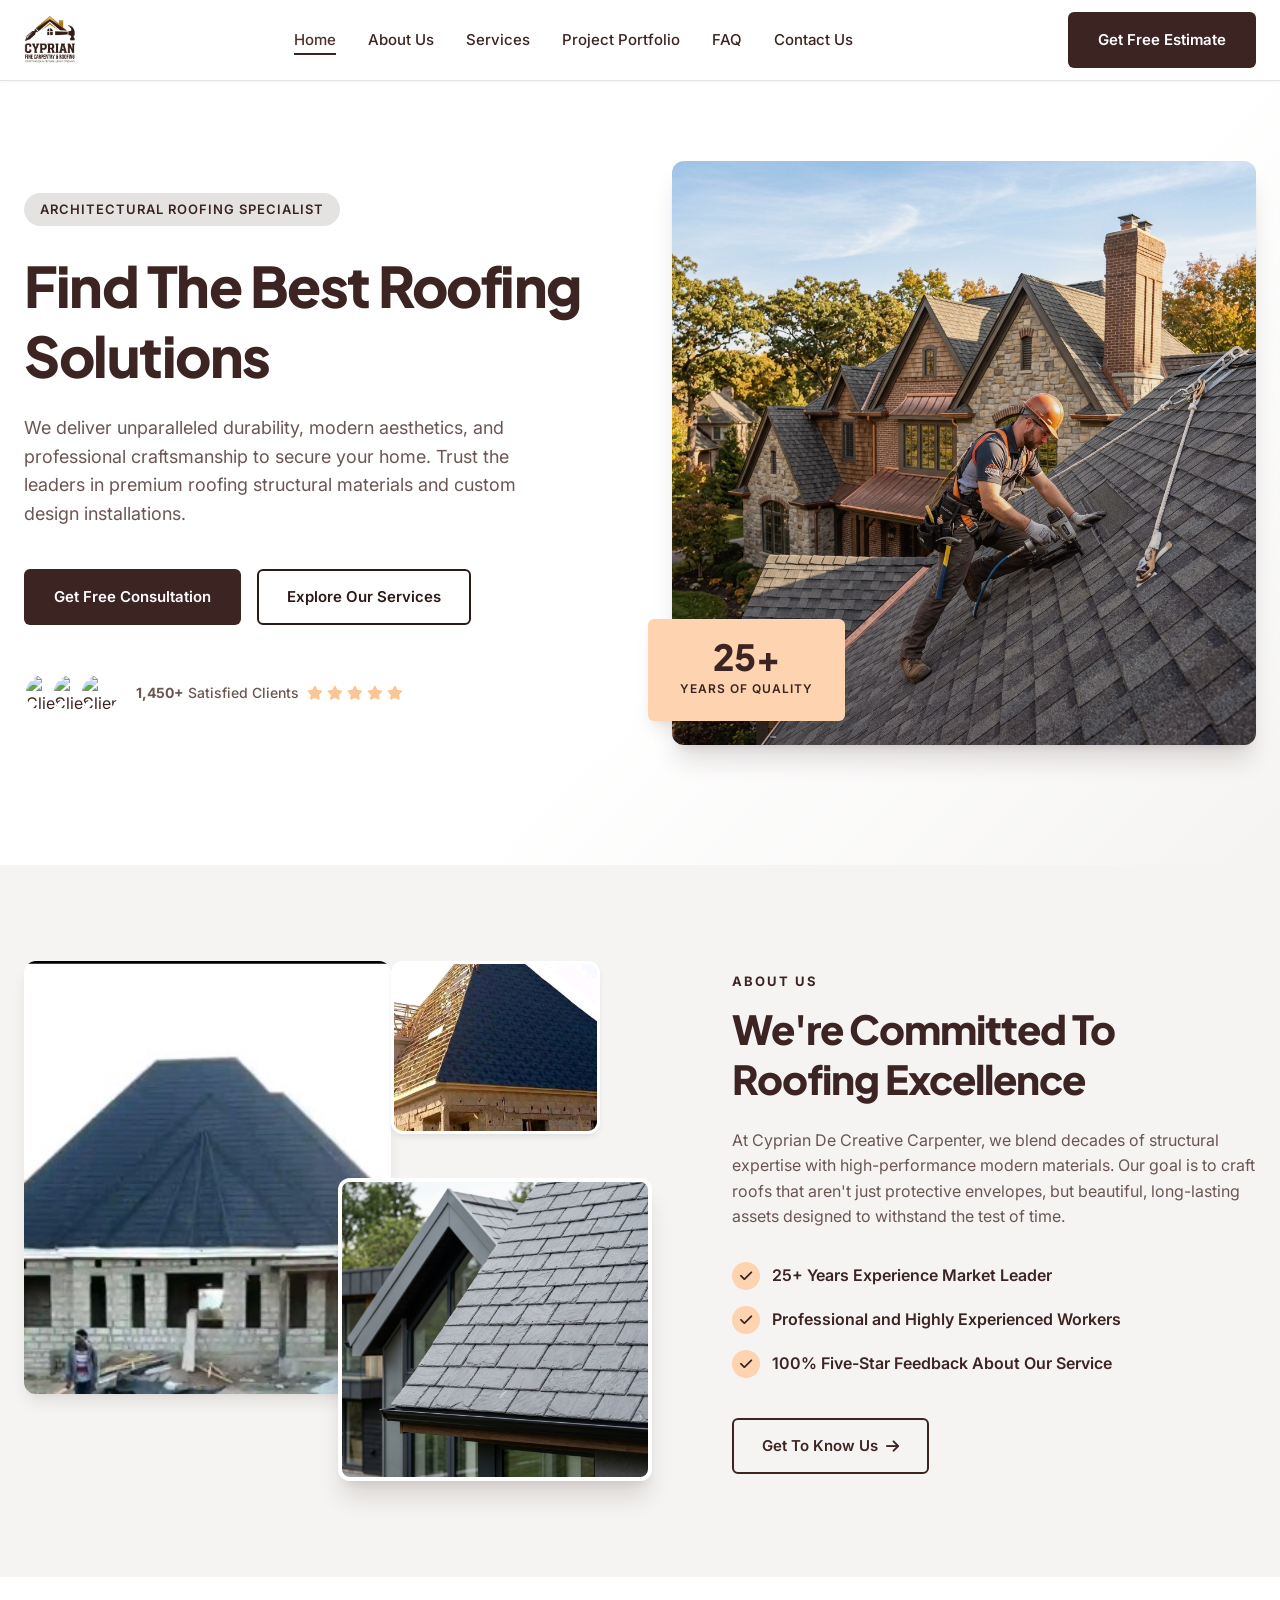
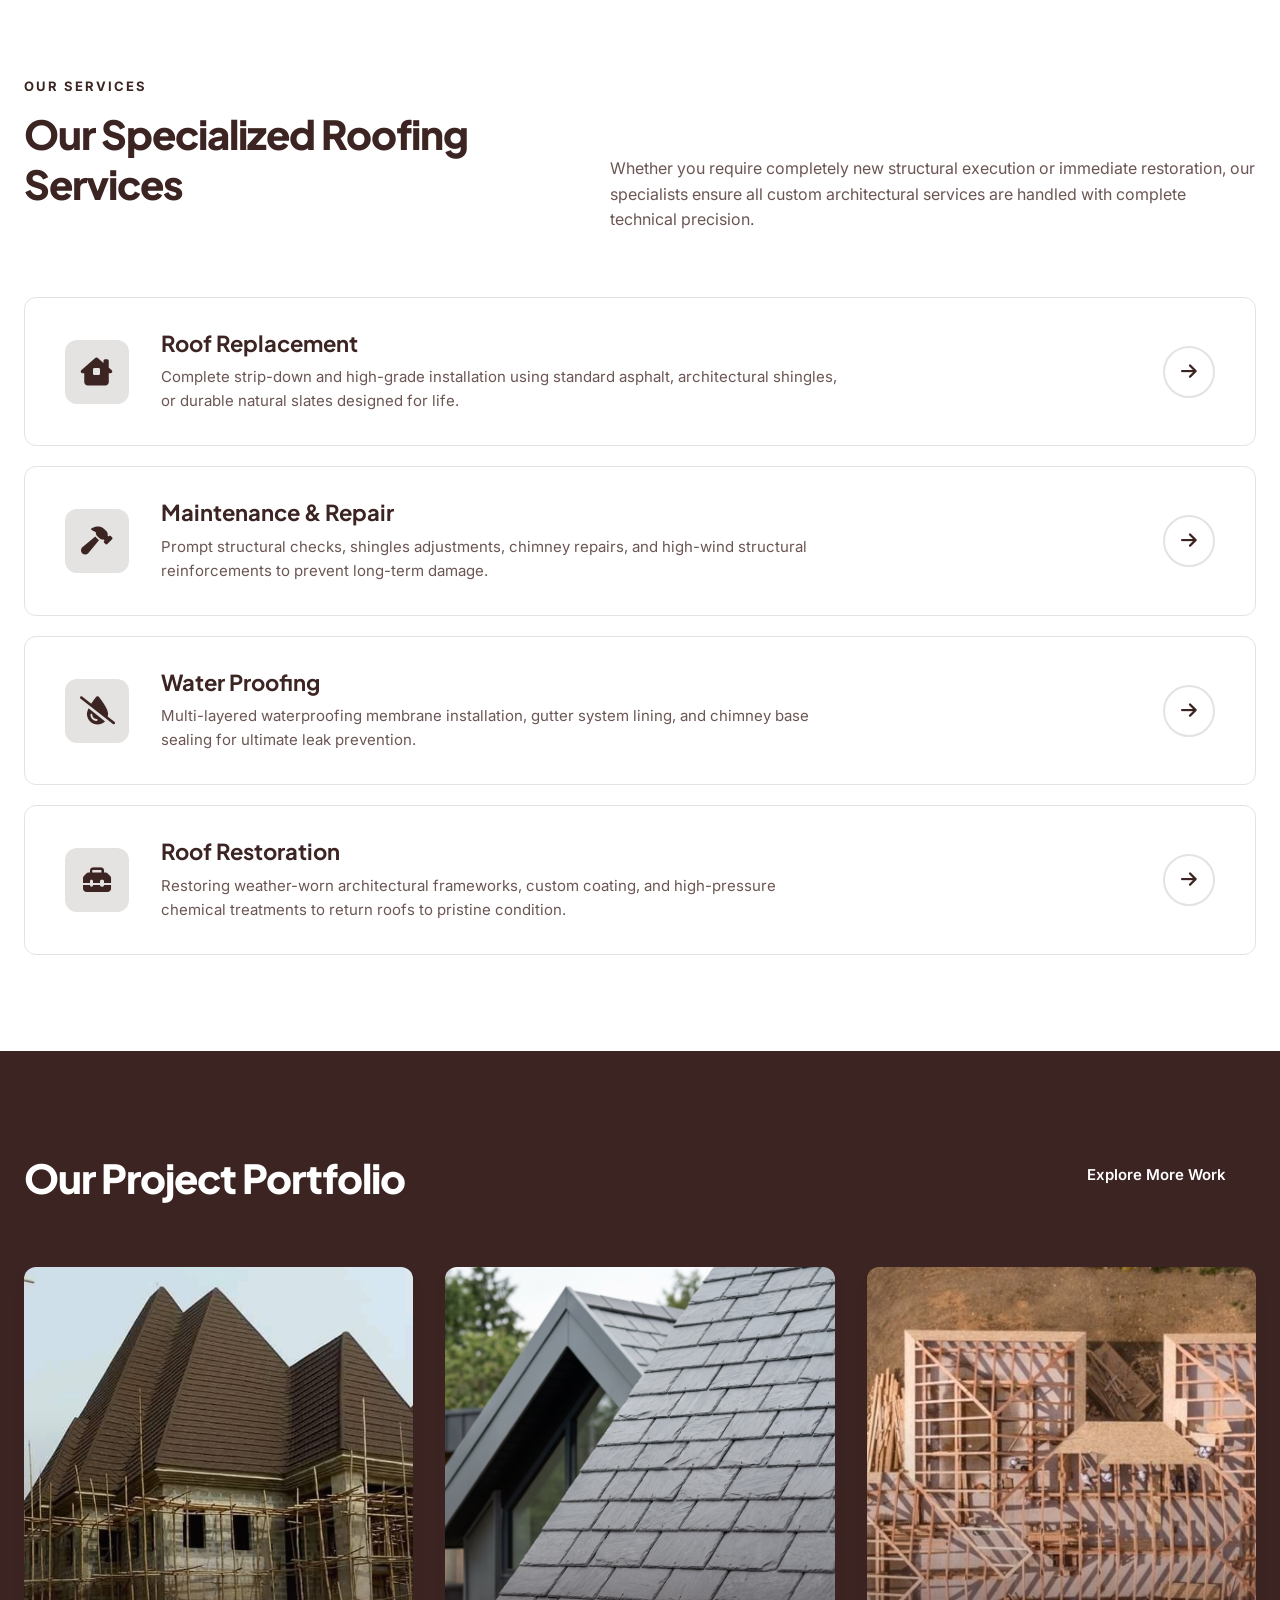
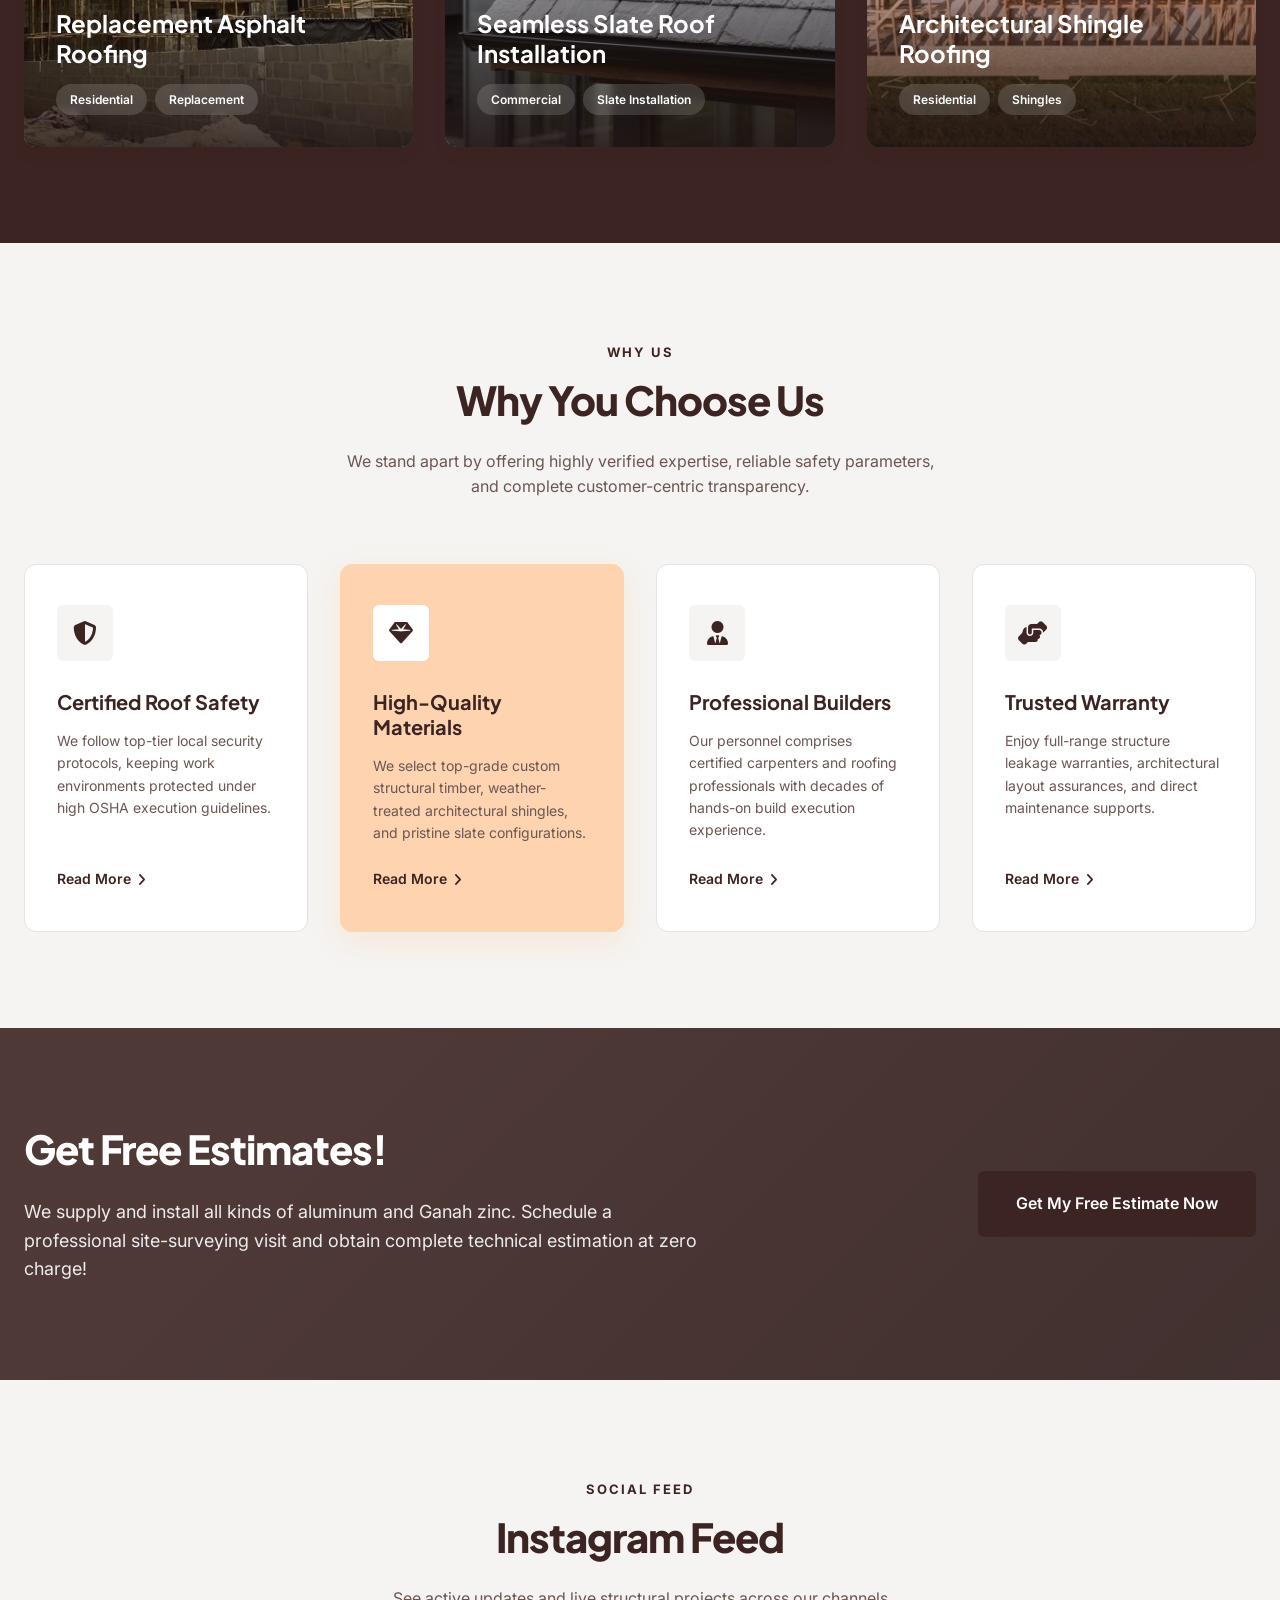
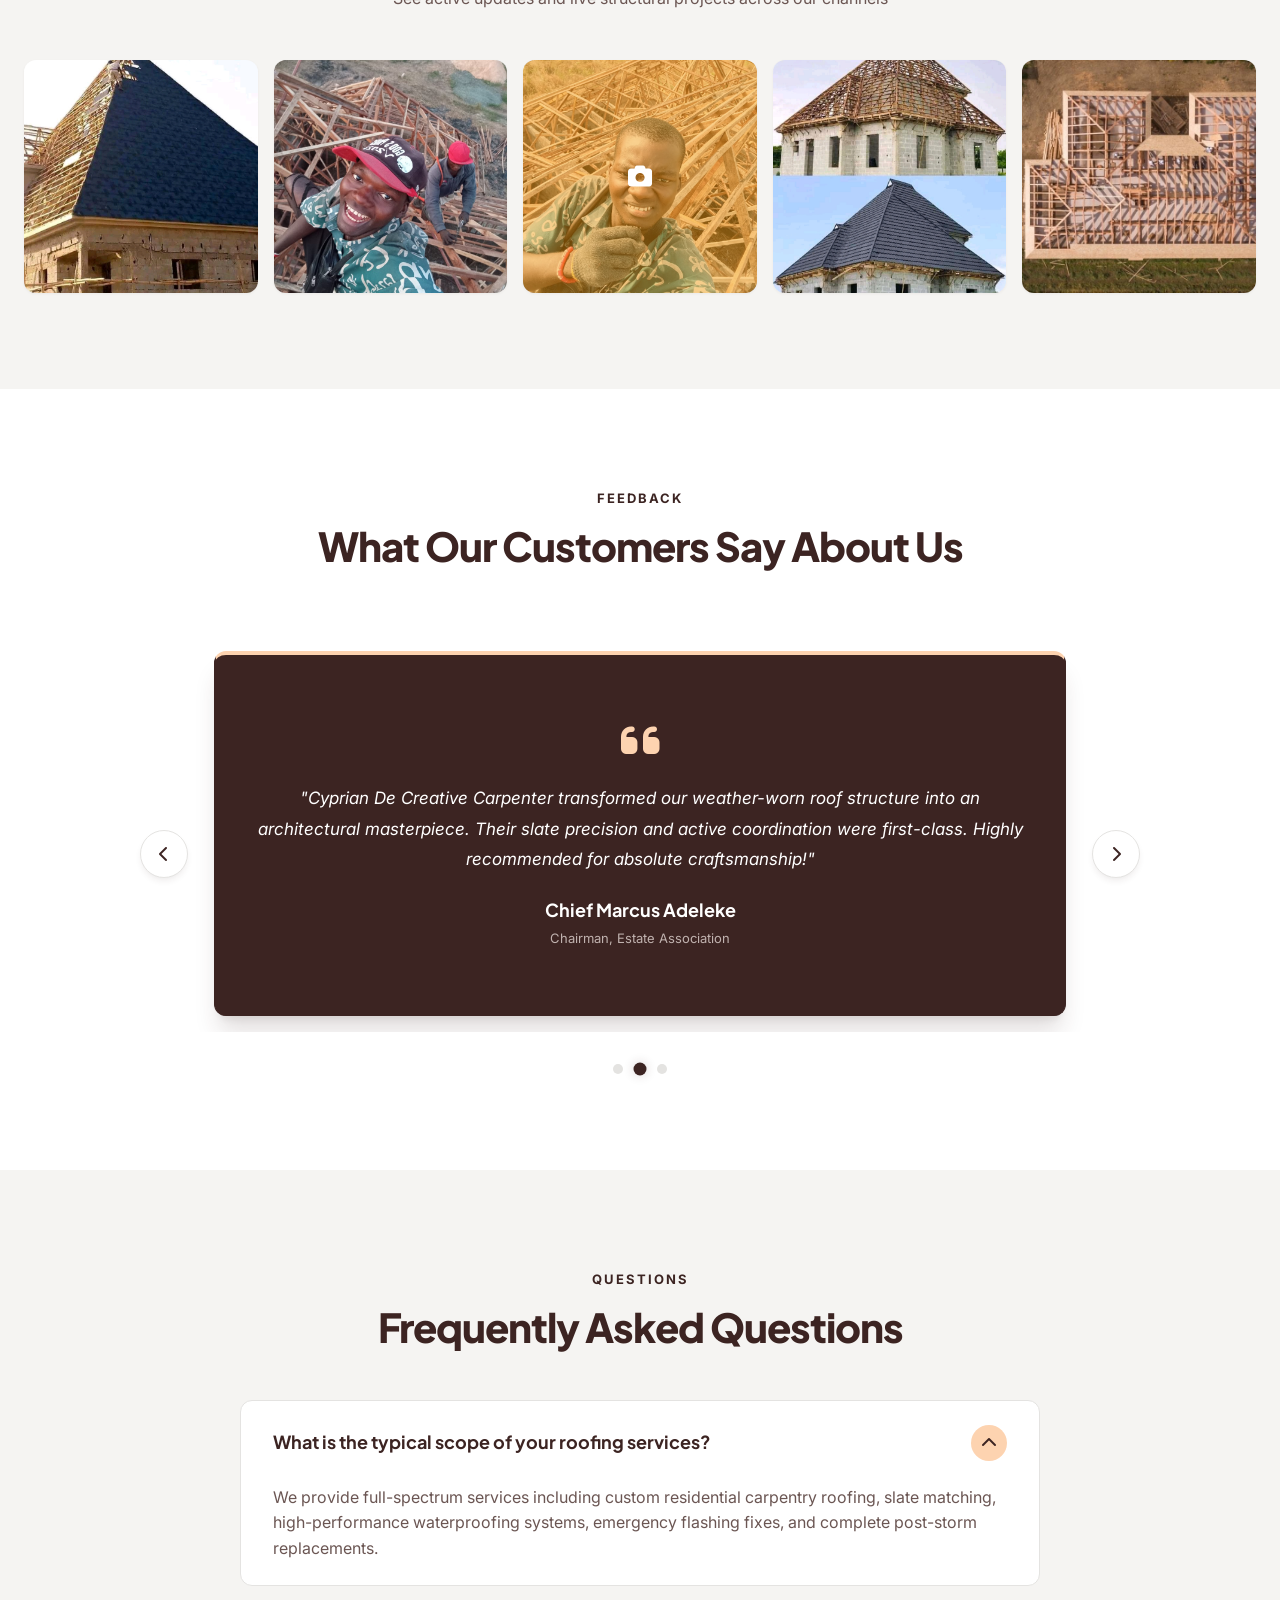
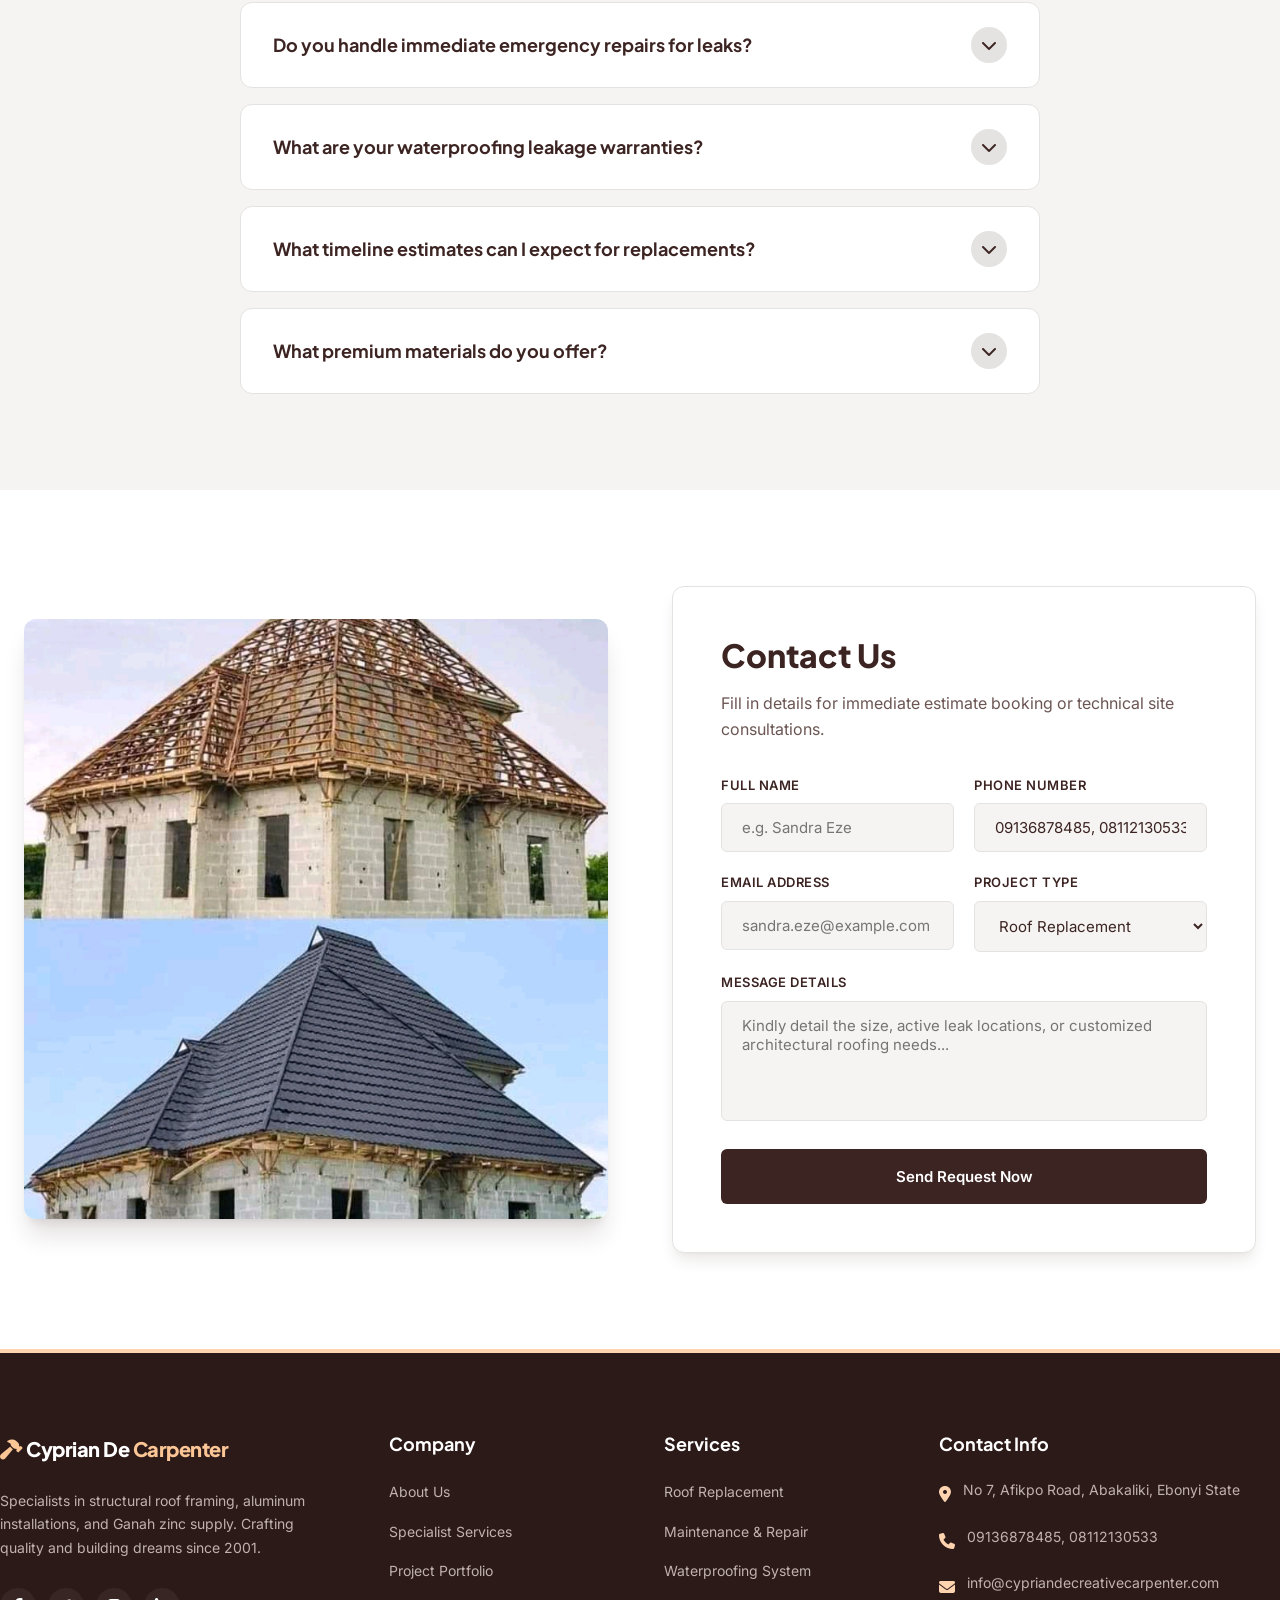
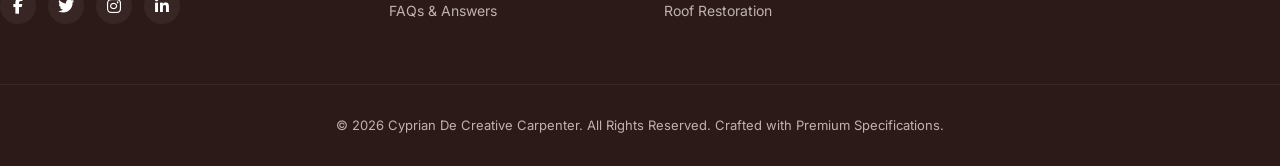
==== index.html @ 94eb68f9 "Feat: Cyprian De Creative Carpenter website files including automatic testimonial scroll" ====
<!DOCTYPE html>
<html lang="en">
<head>
  <meta charset="UTF-8">
  <meta name="viewport" content="width=device-width, initial-scale=1.0">
  <title>Cyprian De Creative Carpenter | Expert Roofing & Architectural Services</title>
  <meta name="description" content="Cyprian De Creative Carpenter is a premier roofing and architectural services company delivering high-end residential and commercial roofing solutions, roof replacement, maintenance, and waterproofing.">
  
  <!-- CSS Stylesheet -->
  <link rel="stylesheet" href="css/style.css">
  
  <!-- FontAwesome for Premium Icons -->
  <link rel="stylesheet" href="https://cdnjs.cloudflare.com/ajax/libs/font-awesome/6.4.0/css/all.min.css">
</head>
<body>

  <!-- 1. Global Navigation Bar (Header) -->
  <header class="header">
    <div class="container nav-container">
      <a href="index.html" class="logo" id="header-logo">
        <img src="assets/logo.png" alt="Cyprian Cyprian De Creative Carpenter Logo" class="logo-img" onerror="this.style.display='none'; document.getElementById('logo-fallback').style.display='block';">
        <div id="logo-fallback" style="display: none;">
          <span class="logo-text"><i class="fa-solid fa-hammer logo-accent"></i> Cyprian De <span class="logo-accent">Carpenter</span></span>
        </div>
      </a>
      
      <ul class="nav-menu">
        <li><a href="index.html" class="nav-link active">Home</a></li>
        <li><a href="about.html" class="nav-link">About Us</a></li>
        <li><a href="services.html" class="nav-link">Services</a></li>
        <li><a href="portfolio.html" class="nav-link">Project Portfolio</a></li>
        <li><a href="index.html#faq-section" class="nav-link">FAQ</a></li>
        <li><a href="contact.html" class="nav-link">Contact Us</a></li>
      </ul>

      <a href="contact.html" class="btn btn-primary" id="nav-cta-btn">Get Free Estimate</a>

      <button class="nav-hamburger" aria-label="Toggle Navigation">
        <span></span>
        <span></span>
        <span></span>
      </button>
    </div>
  </header>

  <!-- 2. Hero Section (Split Layout) -->
  <section class="hero">
    <div class="container hero-grid">
      <div class="hero-content">
        <span class="hero-tagline">Architectural Roofing Specialist</span>
        <h1 class="hero-title">Find The Best Roofing Solutions</h1>
        <p class="hero-desc">We deliver unparalleled durability, modern aesthetics, and professional craftsmanship to secure your home. Trust the leaders in premium roofing structural materials and custom design installations.</p>
        
        <div class="hero-cta-group">
          <a href="contact.html" class="btn btn-primary">Get Free Consultation</a>
          <a href="services.html" class="btn btn-outline-dark">Explore Our Services</a>
        </div>

        <div class="hero-social-proof">
          <div class="avatar-group">
            <img src="https://images.unsplash.com/photo-1534528741775-53994a69daeb?auto=format&fit=crop&w=100&q=80" alt="Client 1">
            <img src="https://images.unsplash.com/photo-1507003211169-0a1dd7228f2d?auto=format&fit=crop&w=100&q=80" alt="Client 2">
            <img src="https://images.unsplash.com/photo-1492562080023-ab3db95bfbce?auto=format&fit=crop&w=100&q=80" alt="Client 3">
          </div>
          <div class="social-proof-text">
            <strong>1,450+</strong> Satisfied Clients 
            <span class="social-proof-stars">
              <i class="fa-solid fa-star"></i>
              <i class="fa-solid fa-star"></i>
              <i class="fa-solid fa-star"></i>
              <i class="fa-solid fa-star"></i>
              <i class="fa-solid fa-star"></i>
            </span>
          </div>
        </div>
      </div>

      <div class="hero-visual">
        <div class="hero-img-wrapper">
          <img src="assets/hero_roofing.png" alt="Professional roofer installing high-end roof">
        </div>
        <div class="hero-badge-experience">
          <span class="years">25+</span>
          <span class="label">Years of Quality</span>
        </div>
      </div>
    </div>
  </section>

  <!-- 3. Executive Intro Section -->
  <section class="section-padding bg-light">
    <div class="container intro-grid">
      <div class="intro-collage">
        <div class="collage-img-1">
          <img src="assets/a1.jpeg" alt="Roof installation materials">
        </div>
        <div class="collage-img-2">
          <img src="assets/portfolio_slate.png" alt="Precision tile matching and slate roof detail">
        </div>
        <div class="collage-img-3">
          <img src="assets/a6.jpeg" alt="Active structural framing">
        </div>
      </div>

      <div class="intro-info">
        <span class="section-label">ABOUT US</span>
        <h2 class="section-title">We're Committed To Roofing Excellence</h2>
        <p class="intro-text">At Cyprian De Creative Carpenter, we blend decades of structural expertise with high-performance modern materials. Our goal is to craft roofs that aren't just protective envelopes, but beautiful, long-lasting assets designed to withstand the test of time.</p>
        
        <ul class="checklist">
          <li class="checklist-item">
            <span class="checklist-icon"><i class="fa-solid fa-check"></i></span>
            25+ Years Experience Market Leader
          </li>
          <li class="checklist-item">
            <span class="checklist-icon"><i class="fa-solid fa-check"></i></span>
            Professional and Highly Experienced Workers
          </li>
          <li class="checklist-item">
            <span class="checklist-icon"><i class="fa-solid fa-check"></i></span>
            100% Five-Star Feedback About Our Service
          </li>
        </ul>

        <a href="about.html" class="btn btn-outline-primary">Get To Know Us <i class="fa-solid fa-arrow-right"></i></a>
      </div>
    </div>
  </section>

  <!-- 4. Core Services Grid Section -->
  <section class="section-padding">
    <div class="container">
      <div class="services-header">
        <div>
          <span class="section-label">OUR SERVICES</span>
          <h2 class="section-title">Our Specialized Roofing Services</h2>
        </div>
        <p class="services-header-desc">Whether you require completely new structural execution or immediate restoration, our specialists ensure all custom architectural services are handled with complete technical precision.</p>
      </div>

      <div class="services-list">
        <!-- Service 1 -->
        <div class="service-bar">
          <div class="service-left">
            <div class="service-icon"><i class="fa-solid fa-house-chimney-window"></i></div>
            <div class="service-details">
              <h3 class="service-title">Roof Replacement</h3>
              <p class="service-desc">Complete strip-down and high-grade installation using standard asphalt, architectural shingles, or durable natural slates designed for life.</p>
            </div>
          </div>
          <a href="services.html#roof-replacement" class="service-arrow"><i class="fa-solid fa-arrow-right"></i></a>
        </div>

        <!-- Service 2 -->
        <div class="service-bar">
          <div class="service-left">
            <div class="service-icon"><i class="fa-solid fa-hammer"></i></div>
            <div class="service-details">
              <h3 class="service-title">Maintenance & Repair</h3>
              <p class="service-desc">Prompt structural checks, shingles adjustments, chimney repairs, and high-wind structural reinforcements to prevent long-term damage.</p>
            </div>
          </div>
          <a href="services.html#maintenance-repair" class="service-arrow"><i class="fa-solid fa-arrow-right"></i></a>
        </div>

        <!-- Service 3 -->
        <div class="service-bar">
          <div class="service-left">
            <div class="service-icon"><i class="fa-solid fa-droplet-slash"></i></div>
            <div class="service-details">
              <h3 class="service-title">Water Proofing</h3>
              <p class="service-desc">Multi-layered waterproofing membrane installation, gutter system lining, and chimney base sealing for ultimate leak prevention.</p>
            </div>
          </div>
          <a href="services.html#waterproofing" class="service-arrow"><i class="fa-solid fa-arrow-right"></i></a>
        </div>

        <!-- Service 4 -->
        <div class="service-bar">
          <div class="service-left">
            <div class="service-icon"><i class="fa-solid fa-toolbox"></i></div>
            <div class="service-details">
              <h3 class="service-title">Roof Restoration</h3>
              <p class="service-desc">Restoring weather-worn architectural frameworks, custom coating, and high-pressure chemical treatments to return roofs to pristine condition.</p>
            </div>
          </div>
          <a href="services.html#roof-restoration" class="service-arrow"><i class="fa-solid fa-arrow-right"></i></a>
        </div>
      </div>
    </div>
  </section>

  <!-- 5. Project Portfolio Preview Grid -->
  <section class="section-padding bg-dark">
    <div class="container">
      <div class="portfolio-header">
        <h2 class="section-title">Our Project Portfolio</h2>
        <a href="portfolio.html" class="btn btn-primary">Explore More Work</a>
      </div>

      <div class="portfolio-grid">
        <!-- Card 1 -->
        <div class="portfolio-card">
          <img src="assets/Roofing company_ Stone coated roofing sales and installation.jpg" alt="Replacement Asphalt Roofing">
          <div class="portfolio-overlay">
            <h3 class="portfolio-card-title">Replacement Asphalt Roofing</h3>
            <div class="portfolio-tags">
              <span class="portfolio-tag">Residential</span>
              <span class="portfolio-tag">Replacement</span>
            </div>
          </div>
        </div>

        <!-- Card 2 -->
        <div class="portfolio-card">
          <img src="assets/portfolio_slate.png" alt="Seamless Slate Roof Installation">
          <div class="portfolio-overlay">
            <h3 class="portfolio-card-title">Seamless Slate Roof Installation</h3>
            <div class="portfolio-tags">
              <span class="portfolio-tag">Commercial</span>
              <span class="portfolio-tag">Slate Installation</span>
            </div>
          </div>
        </div>

        <!-- Card 3 -->
        <div class="portfolio-card">
          <img src="assets/download (8).jpg" alt="Architectural Shingle Roofing">
          <div class="portfolio-overlay">
            <h3 class="portfolio-card-title">Architectural Shingle Roofing</h3>
            <div class="portfolio-tags">
              <span class="portfolio-tag">Residential</span>
              <span class="portfolio-tag">Shingles</span>
            </div>
          </div>
        </div>
      </div>
    </div>
  </section>

  <!-- 6. Core Value Features Grid -->
  <section class="section-padding bg-light">
    <div class="container">
      <div class="text-center" style="max-width: 600px; margin: 0 auto 64px auto;">
        <span class="section-label">WHY US</span>
        <h2 class="section-title">Why You Choose Us</h2>
        <p style="color: var(--text-muted);">We stand apart by offering highly verified expertise, reliable safety parameters, and complete customer-centric transparency.</p>
      </div>

      <div class="values-grid">
        <!-- Card 1 -->
        <div class="value-card">
          <div class="value-icon"><i class="fa-solid fa-shield-halved"></i></div>
          <h3 class="value-title">Certified Roof Safety</h3>
          <p class="value-desc">We follow top-tier local security protocols, keeping work environments protected under high OSHA execution guidelines.</p>
          <a href="about.html" class="value-link">Read More <i class="fa-solid fa-angle-right"></i></a>
        </div>

        <!-- Card 2 (Vibrant lime-green pop highlight) -->
        <div class="value-card highlighted">
          <div class="value-icon"><i class="fa-solid fa-gem"></i></div>
          <h3 class="value-title">High-Quality Materials</h3>
          <p class="value-desc">We select top-grade custom structural timber, weather-treated architectural shingles, and pristine slate configurations.</p>
          <a href="services.html" class="value-link">Read More <i class="fa-solid fa-angle-right"></i></a>
        </div>

        <!-- Card 3 -->
        <div class="value-card">
          <div class="value-icon"><i class="fa-solid fa-user-tie"></i></div>
          <h3 class="value-title">Professional Builders</h3>
          <p class="value-desc">Our personnel comprises certified carpenters and roofing professionals with decades of hands-on build execution experience.</p>
          <a href="about.html" class="value-link">Read More <i class="fa-solid fa-angle-right"></i></a>
        </div>

        <!-- Card 4 -->
        <div class="value-card">
          <div class="value-icon"><i class="fa-solid fa-handshake-angle"></i></div>
          <h3 class="value-title">Trusted Warranty</h3>
          <p class="value-desc">Enjoy full-range structure leakage warranties, architectural layout assurances, and direct maintenance supports.</p>
          <a href="services.html" class="value-link">Read More <i class="fa-solid fa-angle-right"></i></a>
        </div>
      </div>
    </div>
  </section>

  <!-- 7. High-Impact Mid-Page Banner (Urgent CTA) -->
  <section class="section-padding cta-banner" style="background-image: url('https://images.unsplash.com/photo-1541976590-713941fbc1c6?auto=format&fit=crop&w=1200&q=80');">
    <div class="container cta-banner-content">
      <div class="cta-banner-left">
        <h2 class="section-title">Get Free Estimates!</h2>
        <p>We supply and install all kinds of aluminum and Ganah zinc. Schedule a professional site-surveying visit and obtain complete technical estimation at zero charge!</p>
      </div>
      <div class="cta-banner-right">
        <a href="contact.html" class="btn btn-primary btn-lg" style="padding: 18px 36px; font-size: 16px;">Get My Free Estimate Now</a>
      </div>
    </div>
  </section>

  <!-- 8. Live Integration Mockup Section ("Instagram Feed") -->
  <section class="section-padding bg-light">
    <div class="container">
      <div class="text-center" style="margin-bottom: 48px;">
        <span class="section-label">SOCIAL FEED</span>
        <h2 class="section-title">Instagram Feed</h2>
        <p style="color: var(--text-muted);">See active updates and live structural projects across our channels</p>
      </div>

      <div class="instagram-grid">
        <div class="instagram-card">
          <img src="assets/a6.jpeg" alt="Roof Ridge Tile Construction">
          <a href="https://instagram.com" target="_blank" class="instagram-card-overlay"><i class="fa-brands fa-instagram"></i></a>
        </div>
        <div class="instagram-card">
          <img src="assets/a8.jpeg" alt="Skylight Installation">
          <a href="https://instagram.com" target="_blank" class="instagram-card-overlay"><i class="fa-brands fa-instagram"></i></a>
        </div>
        <!-- Middle image with central camera/social overlay icon -->
        <div class="instagram-card">
          <img src="assets/a9.jpeg" alt="Finished Roof Overview">
          <a href="https://instagram.com" target="_blank" class="instagram-card-overlay" style="opacity: 1; background-color: rgba(245, 158, 11, 0.45);"><i class="fa-solid fa-camera"></i></a>
        </div>
        <div class="instagram-card">
          <img src="assets/a10.jpeg" alt="Chimney Ridge Flashing">
          <a href="https://instagram.com" target="_blank" class="instagram-card-overlay"><i class="fa-brands fa-instagram"></i></a>
        </div>
        <div class="instagram-card">
          <img src="assets/download (8).jpg" alt="Completed Ridge Project">
          <a href="https://instagram.com" target="_blank" class="instagram-card-overlay"><i class="fa-brands fa-instagram"></i></a>
        </div>
      </div>
    </div>
  </section>

  <!-- 9. Customer Testimonials Grid -->
  <section class="section-padding">
    <div class="container">
      <div class="text-center" style="margin-bottom: 64px;">
        <span class="section-label">FEEDBACK</span>
        <h2 class="section-title">What Our Customers Say About Us</h2>
      </div>

      <div class="testimonials-slider">
        <div class="testimonials-track-container">
          <div class="testimonials-track">
            <!-- Slide 1 -->
            <div class="testimonial-slide">
              <div class="testimonial-card">
                <div class="testimonial-quote-icon"><i class="fa-solid fa-quote-left"></i></div>
                <p class="testimonial-text">"The aluminum zinc supply and roof replacement completed by Cyprian and his team was outstanding. They were fast, highly professional, and our house looks incredible. No more leakages!"</p>
                <div class="testimonial-meta">
                  <h4 class="testimonial-author-name">David Adenuga</h4>
                  <span class="testimonial-author-role">Homeowner, Lagos</span>
                </div>
              </div>
            </div>

            <!-- Slide 2 (Featured Accent) -->
            <div class="testimonial-slide">
              <div class="testimonial-card featured">
                <div class="testimonial-quote-icon"><i class="fa-solid fa-quote-left"></i></div>
                <p class="testimonial-text">"Cyprian De Creative Carpenter transformed our weather-worn roof structure into an architectural masterpiece. Their slate precision and active coordination were first-class. Highly recommended for absolute craftsmanship!"</p>
                <div class="testimonial-meta">
                  <h4 class="testimonial-author-name">Chief Marcus Adeleke</h4>
                  <span class="testimonial-author-role">Chairman, Estate Association</span>
                </div>
              </div>
            </div>

            <!-- Slide 3 -->
            <div class="testimonial-slide">
              <div class="testimonial-card">
                <div class="testimonial-quote-icon"><i class="fa-solid fa-quote-left"></i></div>
                <p class="testimonial-text">"As an architect, I demand absolute precision in carpentry and framing execution. Cyprian De Creative Carpenter always delivers flawless structural integrity and beautiful modern profiles."</p>
                <div class="testimonial-meta">
                  <h4 class="testimonial-author-name">Sandra Eze</h4>
                  <span class="testimonial-author-role">Project Architect, Prime Builders</span>
                </div>
              </div>
            </div>
          </div>
        </div>

        <!-- Slider Arrows -->
        <button class="slider-arrow prev-arrow" aria-label="Previous Testimonial"><i class="fa-solid fa-chevron-left"></i></button>
        <button class="slider-arrow next-arrow" aria-label="Next Testimonial"><i class="fa-solid fa-chevron-right"></i></button>

        <!-- Slider Dots -->
        <div class="slider-dots">
          <span class="dot active" data-index="0"></span>
          <span class="dot" data-index="1"></span>
          <span class="dot" data-index="2"></span>
        </div>
      </div>
    </div>
  </section>

  <!-- 10. Accordion-Style FAQ Section -->
  <section class="section-padding bg-light" id="faq-section">
    <div class="container">
      <div class="text-center">
        <span class="section-label">QUESTIONS</span>
        <h2 class="section-title">Frequently Asked Questions</h2>
      </div>

      <div class="faq-stack">
        <!-- FAQ 1 -->
        <div class="faq-row active">
          <div class="faq-header">
            <h4>What is the typical scope of your roofing services?</h4>
            <span class="faq-toggle-icon"><i class="fa-solid fa-chevron-down"></i></span>
          </div>
          <div class="faq-body">
            <p>We provide full-spectrum services including custom residential carpentry roofing, slate matching, high-performance waterproofing systems, emergency flashing fixes, and complete post-storm replacements.</p>
          </div>
        </div>

        <!-- FAQ 2 -->
        <div class="faq-row">
          <div class="faq-header">
            <h4>Do you handle immediate emergency repairs for leaks?</h4>
            <span class="faq-toggle-icon"><i class="fa-solid fa-chevron-down"></i></span>
          </div>
          <div class="faq-body">
            <p>Yes, we have a rapid dispatch team ready to provide high-wind structural supports and emergency moisture barriers to prevent serious inner home leakages.</p>
          </div>
        </div>

        <!-- FAQ 3 -->
        <div class="faq-row">
          <div class="faq-header">
            <h4>What are your waterproofing leakage warranties?</h4>
            <span class="faq-toggle-icon"><i class="fa-solid fa-chevron-down"></i></span>
          </div>
          <div class="faq-body">
            <p>We provide a certified leak-free warranty up to 10 years on fully sealed new installations and structure replacements using premium membranes.</p>
          </div>
        </div>

        <!-- FAQ 4 -->
        <div class="faq-row">
          <div class="faq-header">
            <h4>What timeline estimates can I expect for replacements?</h4>
            <span class="faq-toggle-icon"><i class="fa-solid fa-chevron-down"></i></span>
          </div>
          <div class="faq-body">
            <p>Standard home replacements typically require 3 to 5 business days, pending optimal climate windows. We ensure site-cleans happen continuously.</p>
          </div>
        </div>

        <!-- FAQ 5 -->
        <div class="faq-row">
          <div class="faq-header">
            <h4>What premium materials do you offer?</h4>
            <span class="faq-toggle-icon"><i class="fa-solid fa-chevron-down"></i></span>
          </div>
          <div class="faq-body">
            <p>We offer weather-treated structural pine timber, premium slate tiles, natural copper fittings, architectural grade dimensional shingles, and heavy-duty waterproofing materials.</p>
          </div>
        </div>
      </div>
    </div>
  </section>

  <!-- 11. Final Contact Capture Form -->
  <section class="section-padding">
    <div class="container contact-split">
      <div class="contact-visual">
        <img src="assets/a10.jpeg" alt="Supervisor inspect-checking commercial roof structure">
      </div>

      <div class="contact-card">
        <h2 class="contact-card-title">Contact Us</h2>
        <p class="contact-card-desc">Fill in details for immediate estimate booking or technical site consultations.</p>
        
        <form id="contact-form">
          <div class="form-row">
            <div class="form-group">
              <label for="form-name" class="form-label">Full Name</label>
              <input type="text" id="form-name" class="form-input" placeholder="e.g. Sandra Eze" required>
            </div>
            <div class="form-group">
              <label for="form-phone" class="form-label">Phone Number</label>
              <input type="tel" id="form-phone" class="form-input" value="09136878485, 08112130533" placeholder="+234 ..." required>
            </div>
          </div>

          <div class="form-row">
            <div class="form-group">
              <label for="form-email" class="form-label">Email Address</label>
              <input type="email" id="form-email" class="form-input" placeholder="sandra.eze@example.com" required>
            </div>
            <div class="form-group">
              <label for="form-subject" class="form-label">Project Type</label>
              <select id="form-subject" class="form-input">
                <option value="Roof Replacement">Roof Replacement</option>
                <option value="Maintenance & Repair">Maintenance & Repair</option>
                <option value="Water Proofing">Water Proofing</option>
                <option value="Roof Restoration">Roof Restoration</option>
              </select>
            </div>
          </div>

          <div class="form-group">
            <label for="form-message" class="form-label">Message Details</label>
            <textarea id="form-message" class="form-input" placeholder="Kindly detail the size, active leak locations, or customized architectural roofing needs..." required></textarea>
          </div>

          <button type="submit" class="btn btn-primary" style="width: 100%; padding: 16px;">Send Request Now</button>
        </form>
      </div>
    </div>
  </section>

  <!-- 12. Global Institutional Footer -->
  <footer class="footer">
    <div class="container footer-top">
      <div class="footer-brand">
        <a href="index.html" class="logo" style="margin-bottom: 24px; display: inline-block;">
          <span class="logo-text" style="color: var(--white);"><i class="fa-solid fa-hammer logo-accent"></i> Cyprian De <span class="logo-accent">Carpenter</span></span>
        </a>
        <p class="footer-statement">Specialists in structural roof framing, aluminum installations, and Ganah zinc supply. Crafting quality and building dreams since 2001.</p>
        <div class="footer-socials">
          <a href="#" class="footer-social-link"><i class="fa-brands fa-facebook-f"></i></a>
          <a href="#" class="footer-social-link"><i class="fa-brands fa-twitter"></i></a>
          <a href="#" class="footer-social-link"><i class="fa-brands fa-instagram"></i></a>
          <a href="#" class="footer-social-link"><i class="fa-brands fa-linkedin-in"></i></a>
        </div>
      </div>

      <div>
        <h4 class="footer-col-title">Company</h4>
        <ul class="footer-links">
          <li><a href="about.html" class="footer-link">About Us</a></li>
          <li><a href="services.html" class="footer-link">Specialist Services</a></li>
          <li><a href="portfolio.html" class="footer-link">Project Portfolio</a></li>
          <li><a href="index.html#faq-section" class="footer-link">FAQs & Answers</a></li>
        </ul>
      </div>

      <div>
        <h4 class="footer-col-title">Services</h4>
        <ul class="footer-links">
          <li><a href="services.html#roof-replacement" class="footer-link">Roof Replacement</a></li>
          <li><a href="services.html#maintenance-repair" class="footer-link">Maintenance & Repair</a></li>
          <li><a href="services.html#waterproofing" class="footer-link">Waterproofing System</a></li>
          <li><a href="services.html#roof-restoration" class="footer-link">Roof Restoration</a></li>
        </ul>
      </div>

      <div>
        <h4 class="footer-col-title">Contact Info</h4>
        <div class="footer-contact-item">
          <span class="footer-contact-icon"><i class="fa-solid fa-location-dot"></i></span>
          <span class="footer-contact-text">No 7, Afikpo Road, Abakaliki, Ebonyi State</span>
        </div>
        <div class="footer-contact-item">
          <span class="footer-contact-icon"><i class="fa-solid fa-phone"></i></span>
          <span class="footer-contact-text">09136878485, 08112130533</span>
        </div>
        <div class="footer-contact-item">
          <span class="footer-contact-icon"><i class="fa-solid fa-envelope"></i></span>
          <span class="footer-contact-text">info@cypriandecreativecarpenter.com</span>
        </div>
      </div>
    </div>

    <div class="footer-bottom">
      <div class="container">
        <p>&copy; 2026 Cyprian De Creative Carpenter. All Rights Reserved. Crafted with Premium Specifications.</p>
      </div>
    </div>
  </footer>

  <!-- JS Interactions -->
  <script src="js/main.js"></script>
</body>
</html>
---- css/style.css ----
/* 
  De Creative Carpenter - Style Sheets
  Premium Design System & Components
  Earthy Flier Palette: Deep Chocolate Brown, Soft Peach/Apricot, Warm Gray & Cream
*/

@import url('https://fonts.googleapis.com/css2?family=Inter:wght@300;400;500;600&family=Plus+Jakarta+Sans:wght@500;600;700;800&display=swap');

:root {
  /* Color Palette based on Cyprian De Creative Carpenter Flier */
  --primary: #3C2422;          /* Deep Chocolate Brown */
  --primary-hover: #4F302D;    /* Espresso Dark */
  --accent: #FDD3B0;           /* Soft Apricot/Peach */
  --accent-hover: #FBC595;     /* Warm Peach */
  --dark-bg: #3C2422;          /* Rich Chocolate Brown */
  --dark-navy: #2C1A18;        /* Dark Espresso */
  --light-bg: #F5F4F2;         /* Off-white Cream */
  --light-gray: #E4E3E1;       /* Soft Warm Gray from Flier */
  --white: #FFFFFF;
  --highlight-card: #FDD3B0;   /* Apricot card highlight */
  
  /* Text Colors */
  --text-dark: #3C2422;        /* High Contrast Chocolate */
  --text-muted: #6B5653;       /* Muted Brownish Gray */
  --text-light: #FDFBF7;       /* Crisp Light Cream */
  --text-light-muted: #C0B2AF; /* Light Muted Brown */

  /* Structural Details */
  --radius-sm: 6px;
  --radius-md: 12px;
  --radius-lg: 20px;
  --radius-full: 9999px;
  --shadow-sm: 0 1px 3px rgba(60, 36, 34, 0.05);
  --shadow-md: 0 4px 6px -1px rgba(60, 36, 34, 0.08), 0 2px 4px -2px rgba(60, 36, 34, 0.04);
  --shadow-lg: 0 10px 15px -3px rgba(60, 36, 34, 0.1), 0 4px 6px -4px rgba(60, 36, 34, 0.05);
  --shadow-xl: 0 20px 25px -5px rgba(60, 36, 34, 0.15), 0 8px 10px -6px rgba(60, 36, 34, 0.1);
  --transition: all 0.3s cubic-bezier(0.4, 0, 0.2, 1);
  --font-headings: 'Plus Jakarta Sans', sans-serif;
  --font-body: 'Inter', sans-serif;
}

/* Reset & Global Base */
*, *::before, *::after {
  box-sizing: border-box;
  margin: 0;
  padding: 0;
}

html {
  scroll-behavior: smooth;
}

body {
  font-family: var(--font-body);
  background-color: var(--white);
  color: var(--text-dark);
  line-height: 1.6;
  -webkit-font-smoothing: antialiased;
  overflow-x: hidden;
}

h1, h2, h3, h4, h5, h6 {
  font-family: var(--font-headings);
  font-weight: 700;
  line-height: 1.25;
  color: var(--dark-navy);
}

a {
  text-decoration: none;
  color: inherit;
  transition: var(--transition);
}

button, input, textarea, select {
  font-family: inherit;
}

img {
  max-width: 100%;
  height: auto;
  display: block;
}

.container {
  width: 100%;
  max-width: 1280px;
  margin: 0 auto;
  padding: 0 24px;
}

/* Utility Classes */
.text-center { text-align: center; }
.section-padding { padding: 96px 0; }
.section-padding-sm { padding: 64px 0; }
.bg-light { background-color: var(--light-bg); }
.bg-dark { background-color: var(--dark-bg); color: var(--text-light); }
.bg-navy { background-color: var(--dark-navy); color: var(--text-light); }

/* Buttons & CTAs */
.btn {
  display: inline-flex;
  align-items: center;
  justify-content: center;
  gap: 8px;
  padding: 14px 28px;
  font-weight: 600;
  font-size: 15px;
  border-radius: var(--radius-sm);
  border: 2px solid transparent;
  cursor: pointer;
  transition: var(--transition);
}

.btn-primary {
  background-color: var(--primary);
  color: var(--white);
}

.btn-primary:hover {
  background-color: var(--primary-hover);
  transform: translateY(-2px);
  box-shadow: 0 4px 12px rgba(60, 36, 34, 0.3);
}

.btn-secondary {
  background-color: transparent;
  border-color: var(--white);
  color: var(--white);
}

.btn-secondary:hover {
  background-color: var(--white);
  color: var(--primary);
  transform: translateY(-2px);
}

.btn-outline-dark {
  background-color: transparent;
  border-color: var(--dark-navy);
  color: var(--dark-navy);
}

.btn-outline-dark:hover {
  background-color: var(--dark-navy);
  color: var(--white);
  transform: translateY(-2px);
}

.btn-outline-primary {
  background-color: transparent;
  border-color: var(--primary);
  color: var(--primary);
}

.btn-outline-primary:hover {
  background-color: var(--primary);
  color: var(--white);
  transform: translateY(-2px);
}

/* Header & Global Nav */
.header {
  position: sticky;
  top: 0;
  z-index: 1000;
  background-color: var(--white);
  box-shadow: var(--shadow-sm);
  border-bottom: 1px solid var(--light-gray);
  transition: var(--transition);
}

.header.scrolled {
  padding: 10px 0;
  box-shadow: var(--shadow-md);
}

.nav-container {
  display: flex;
  justify-content: space-between;
  align-items: center;
  height: 80px;
}

.logo {
  display: flex;
  align-items: center;
  gap: 12px;
}

.logo-img {
  height: 48px;
  width: auto;
}

.logo-text {
  font-family: var(--font-headings);
  font-weight: 800;
  font-size: 20px;
  color: var(--dark-navy);
  letter-spacing: -0.5px;
}

.logo-accent {
  color: var(--accent-hover);
}

.nav-menu {
  display: flex;
  list-style: none;
  gap: 32px;
}

.nav-link {
  font-weight: 500;
  font-size: 15px;
  color: var(--text-dark);
  position: relative;
}

.nav-link:hover, .nav-link.active {
  color: var(--primary-hover);
}

.nav-link::after {
  content: '';
  position: absolute;
  bottom: -6px;
  left: 0;
  width: 0;
  height: 2px;
  background-color: var(--primary);
  transition: var(--transition);
}

.nav-link:hover::after, .nav-link.active::after {
  width: 100%;
}

.nav-hamburger {
  display: none;
  background: none;
  border: none;
  cursor: pointer;
  flex-direction: column;
  gap: 6px;
}

.nav-hamburger span {
  display: block;
  width: 24px;
  height: 2px;
  background-color: var(--dark-navy);
  transition: var(--transition);
}

/* Hero Section */
.hero {
  padding: 80px 0 120px 0;
  overflow: hidden;
  background: linear-gradient(135deg, var(--white) 60%, var(--light-bg) 100%);
}

.hero-grid {
  display: grid;
  grid-template-columns: 1fr 1fr;
  gap: 64px;
  align-items: center;
}

.hero-tagline {
  display: inline-block;
  padding: 6px 16px;
  background-color: var(--light-gray);
  border-radius: var(--radius-full);
  font-weight: 600;
  font-size: 13px;
  letter-spacing: 1px;
  text-transform: uppercase;
  color: var(--primary);
  margin-bottom: 24px;
}

.hero-title {
  font-size: 56px;
  font-weight: 800;
  letter-spacing: -1.5px;
  margin-bottom: 24px;
  color: var(--primary);
}

.hero-desc {
  font-size: 18px;
  color: var(--text-muted);
  margin-bottom: 40px;
  max-width: 520px;
}

.hero-cta-group {
  display: flex;
  gap: 16px;
  margin-bottom: 48px;
}

.hero-social-proof {
  display: flex;
  align-items: center;
  gap: 16px;
}

.avatar-group {
  display: flex;
}

.avatar-group img {
  width: 40px;
  height: 40px;
  border-radius: var(--radius-full);
  border: 2px solid var(--white);
  margin-left: -12px;
}

.avatar-group img:first-child {
  margin-left: 0;
}

.social-proof-text {
  font-size: 14px;
  font-weight: 500;
  color: var(--text-muted);
}

.social-proof-stars {
  color: var(--accent-hover);
  margin-left: 4px;
}

.hero-visual {
  position: relative;
}

.hero-img-wrapper {
  position: relative;
  border-radius: var(--radius-md);
  overflow: hidden;
  box-shadow: var(--shadow-xl);
}

.hero-img-wrapper::after {
  content: '';
  position: absolute;
  top: 0;
  left: 0;
  width: 100%;
  height: 100%;
  background: linear-gradient(to top, rgba(60, 36, 34, 0.2), transparent);
}

.hero-badge-experience {
  position: absolute;
  bottom: 24px;
  left: -24px;
  background-color: var(--accent);
  color: var(--primary);
  padding: 20px 32px;
  border-radius: var(--radius-sm);
  box-shadow: var(--shadow-lg);
  text-align: center;
}

.hero-badge-experience .years {
  font-size: 36px;
  font-weight: 800;
  font-family: var(--font-headings);
  display: block;
  line-height: 1;
}

.hero-badge-experience .label {
  font-size: 12px;
  font-weight: 600;
  text-transform: uppercase;
  letter-spacing: 1px;
}

/* Executive Intro Section */
.intro-grid {
  display: grid;
  grid-template-columns: 1.2fr 1fr;
  gap: 80px;
  align-items: center;
}

.intro-collage {
  display: grid;
  grid-template-columns: repeat(12, 1fr);
  grid-template-rows: repeat(12, 1fr);
  height: 520px;
}

.collage-img-1 {
  grid-column: 1 / 8;
  grid-row: 1 / 11;
  border-radius: var(--radius-md);
  overflow: hidden;
  box-shadow: var(--shadow-lg);
}

.collage-img-2 {
  grid-column: 7 / 13;
  grid-row: 6 / 13;
  border-radius: var(--radius-md);
  overflow: hidden;
  box-shadow: var(--shadow-xl);
  border: 4px solid var(--white);
  z-index: 2;
}

.collage-img-3 {
  grid-column: 8 / 12;
  grid-row: 1 / 5;
  border-radius: var(--radius-md);
  overflow: hidden;
  box-shadow: var(--shadow-md);
  border: 3px solid var(--white);
  z-index: 1;
}

.collage-img-1 img, .collage-img-2 img, .collage-img-3 img {
  width: 100%;
  height: 100%;
  object-fit: cover;
}

.section-label {
  color: var(--primary);
  font-weight: 700;
  letter-spacing: 2px;
  font-size: 13px;
  text-transform: uppercase;
  margin-bottom: 12px;
  display: inline-block;
}

.section-title {
  font-size: 40px;
  font-weight: 800;
  letter-spacing: -1px;
  margin-bottom: 24px;
  color: var(--primary);
}

.intro-text {
  color: var(--text-muted);
  margin-bottom: 32px;
}

.checklist {
  list-style: none;
  margin-bottom: 40px;
}

.checklist-item {
  display: flex;
  align-items: center;
  gap: 12px;
  font-weight: 600;
  margin-bottom: 16px;
  color: var(--primary);
}

.checklist-icon {
  background-color: var(--accent);
  color: var(--primary);
  width: 28px;
  height: 28px;
  border-radius: var(--radius-full);
  display: flex;
  align-items: center;
  justify-content: center;
  font-size: 14px;
}

/* Services Grid Section */
.services-header {
  display: grid;
  grid-template-columns: 1fr 1.2fr;
  gap: 48px;
  margin-bottom: 64px;
  align-items: flex-end;
}

.services-header-desc {
  font-size: 16px;
  color: var(--text-muted);
}

.services-list {
  display: flex;
  flex-direction: column;
  gap: 20px;
}

.service-bar {
  display: flex;
  align-items: center;
  justify-content: space-between;
  padding: 32px 40px;
  background-color: var(--white);
  border: 1px solid var(--light-gray);
  border-radius: var(--radius-md);
  transition: var(--transition);
}

.service-bar:hover {
  transform: translateY(-4px);
  border-color: var(--accent);
  box-shadow: var(--shadow-lg);
}

.service-left {
  display: flex;
  align-items: center;
  gap: 32px;
  flex: 1;
}

.service-icon {
  width: 64px;
  height: 64px;
  background-color: var(--light-gray);
  border-radius: var(--radius-md);
  color: var(--primary);
  display: flex;
  align-items: center;
  justify-content: center;
  font-size: 28px;
  flex-shrink: 0;
  transition: var(--transition);
}

.service-bar:hover .service-icon {
  background-color: var(--primary);
  color: var(--white);
}

.service-details {
  max-width: 680px;
}

.service-title {
  font-size: 22px;
  font-weight: 700;
  margin-bottom: 8px;
  color: var(--primary);
}

.service-desc {
  font-size: 15px;
  color: var(--text-muted);
}

.service-arrow {
  width: 52px;
  height: 52px;
  border-radius: var(--radius-full);
  border: 2px solid var(--light-gray);
  display: flex;
  align-items: center;
  justify-content: center;
  color: var(--primary);
  font-size: 18px;
  transition: var(--transition);
  cursor: pointer;
}

.service-bar:hover .service-arrow {
  background-color: var(--accent);
  border-color: var(--accent);
  color: var(--primary);
  transform: rotate(-45deg);
}

/* Portfolio Preview Section */
.portfolio-header {
  display: flex;
  justify-content: space-between;
  align-items: flex-end;
  margin-bottom: 64px;
}

.portfolio-header .section-title {
  color: var(--white);
  margin-bottom: 0;
}

.portfolio-grid {
  display: grid;
  grid-template-columns: repeat(3, 1fr);
  gap: 32px;
}

.portfolio-card {
  position: relative;
  height: 480px;
  border-radius: var(--radius-md);
  overflow: hidden;
  box-shadow: var(--shadow-lg);
  cursor: pointer;
}

.portfolio-card img {
  width: 100%;
  height: 100%;
  object-fit: cover;
  transition: var(--transition);
}

.portfolio-overlay {
  position: absolute;
  top: 0;
  left: 0;
  width: 100%;
  height: 100%;
  background: linear-gradient(to top, rgba(30, 18, 17, 0.85) 0%, rgba(30, 18, 17, 0.2) 40%, transparent 70%);
  display: flex;
  flex-direction: column;
  justify-content: flex-end;
  padding: 32px;
  transition: var(--transition);
}

.portfolio-card:hover img {
  transform: scale(1.05);
}

.portfolio-card:hover .portfolio-overlay {
  background: linear-gradient(to top, rgba(30, 18, 17, 0.9) 0%, rgba(30, 18, 17, 0.35) 50%, transparent 80%);
}

.portfolio-card-title {
  font-size: 24px;
  font-weight: 700;
  color: var(--white);
  margin-bottom: 16px;
}

.portfolio-tags {
  display: flex;
  gap: 8px;
}

.portfolio-tag {
  background-color: rgba(255, 255, 255, 0.15);
  color: var(--white);
  font-size: 12px;
  font-weight: 600;
  padding: 6px 14px;
  border-radius: var(--radius-full);
  backdrop-filter: blur(4px);
}

.portfolio-card:hover .portfolio-tag {
  background-color: rgba(44, 26, 24, 0.2);
}

/* Core Values Grid Section */
.values-grid {
  display: grid;
  grid-template-columns: repeat(4, 1fr);
  gap: 32px;
  margin-top: 64px;
}

.value-card {
  background-color: var(--white);
  border: 1px solid var(--light-gray);
  border-radius: var(--radius-md);
  padding: 40px 32px;
  transition: var(--transition);
  display: flex;
  flex-direction: column;
}

.value-icon {
  width: 56px;
  height: 56px;
  background-color: var(--light-bg);
  color: var(--primary);
  border-radius: var(--radius-sm);
  display: flex;
  align-items: center;
  justify-content: center;
  font-size: 24px;
  margin-bottom: 28px;
  transition: var(--transition);
}

.value-title {
  font-size: 20px;
  font-weight: 700;
  margin-bottom: 16px;
  color: var(--primary);
}

.value-desc {
  font-size: 14px;
  color: var(--text-muted);
  margin-bottom: 24px;
  flex-grow: 1;
}

.value-link {
  font-size: 14px;
  font-weight: 600;
  color: var(--primary);
  display: inline-flex;
  align-items: center;
  gap: 6px;
}

.value-link:hover {
  gap: 10px;
}

/* Dynamic Apricot Flier Card Highlight */
.value-card.highlighted {
  background-color: var(--highlight-card);
  border-color: var(--highlight-card);
  color: var(--primary);
  box-shadow: 0 10px 30px rgba(253, 211, 176, 0.4);
}

.value-card.highlighted .value-icon {
  background-color: var(--white);
  color: var(--primary);
}

.value-card.highlighted .value-title {
  color: var(--primary);
}

.value-card.highlighted .value-desc {
  color: var(--text-muted);
}

.value-card.highlighted .value-link {
  color: var(--primary);
}

/* Urgent CTA Banner */
.cta-banner {
  position: relative;
  background-size: cover;
  background-position: center;
  background-attachment: fixed;
  overflow: hidden;
}

.cta-banner::before {
  content: '';
  position: absolute;
  top: 0;
  left: 0;
  width: 100%;
  height: 100%;
  background: linear-gradient(135deg, rgba(60, 36, 34, 0.9) 20%, rgba(44, 26, 24, 0.9) 100%);
}

.cta-banner-content {
  position: relative;
  z-index: 2;
  display: flex;
  justify-content: space-between;
  align-items: center;
  gap: 48px;
}

.cta-banner-left {
  max-width: 680px;
}

.cta-banner-left .section-title {
  color: var(--white);
}

.cta-banner-left p {
  color: rgba(255, 255, 255, 0.9);
  font-size: 18px;
}

/* Instagram Feed Section */
.instagram-grid {
  display: grid;
  grid-template-columns: repeat(5, 1fr);
  gap: 16px;
  margin-top: 48px;
}

.instagram-card {
  position: relative;
  aspect-ratio: 1;
  border-radius: var(--radius-md);
  overflow: hidden;
  box-shadow: var(--shadow-sm);
}

.instagram-card img {
  width: 100%;
  height: 100%;
  object-fit: cover;
  transition: var(--transition);
}

.instagram-card-overlay {
  position: absolute;
  top: 0;
  left: 0;
  width: 100%;
  height: 100%;
  background-color: rgba(60, 36, 34, 0.8);
  display: flex;
  align-items: center;
  justify-content: center;
  opacity: 0;
  transition: var(--transition);
  color: var(--white);
  font-size: 24px;
}

.instagram-card:hover img {
  transform: scale(1.08);
}

.instagram-card:hover .instagram-card-overlay {
  opacity: 1;
}

/* Testimonials Section */
.testimonials-slider {
  position: relative;
  max-width: 1000px;
  margin: 64px auto 0 auto;
  padding: 0 50px;
}

.testimonials-track-container {
  overflow: hidden;
  width: 100%;
}

.testimonials-track {
  display: flex;
  transition: transform 0.6s cubic-bezier(0.25, 1, 0.5, 1);
  width: 100%;
  will-change: transform;
}

.testimonial-slide {
  flex: 0 0 100%;
  max-width: 100%;
  display: flex;
  justify-content: center;
  align-items: stretch; /* ensure uniform heights inside slide wrapper if desired */
  box-sizing: border-box;
  padding: 16px 24px;
}

/* Slider Arrows */
.slider-arrow {
  position: absolute;
  top: 50%;
  transform: translateY(-50%);
  width: 48px;
  height: 48px;
  border-radius: var(--radius-full);
  background-color: var(--white);
  border: 1px solid var(--light-gray);
  color: var(--primary);
  display: flex;
  align-items: center;
  justify-content: center;
  font-size: 16px;
  cursor: pointer;
  transition: var(--transition);
  z-index: 10;
  box-shadow: var(--shadow-md);
}

.slider-arrow:hover {
  background-color: var(--primary);
  color: var(--white);
  border-color: var(--primary);
  box-shadow: var(--shadow-lg);
  transform: translateY(-50%) scale(1.05);
}

.slider-arrow:active {
  transform: translateY(-50%) scale(0.95);
}

.prev-arrow {
  left: 0;
}

.next-arrow {
  right: 0;
}

/* Slider Dots */
.slider-dots {
  display: flex;
  justify-content: center;
  gap: 12px;
  margin-top: 32px;
}

.slider-dots .dot {
  width: 10px;
  height: 10px;
  border-radius: var(--radius-full);
  background-color: var(--light-gray);
  cursor: pointer;
  transition: var(--transition);
}

.slider-dots .dot:hover {
  background-color: var(--text-muted);
}

.slider-dots .dot.active {
  background-color: var(--primary);
  transform: scale(1.3);
  box-shadow: 0 0 8px rgba(60, 36, 34, 0.2);
}


.testimonial-card {
  background-color: var(--white);
  border: 1px solid var(--light-gray);
  border-radius: var(--radius-md);
  padding: 48px 36px;
  color: var(--text-dark);
  box-shadow: var(--shadow-md);
  display: flex;
  flex-direction: column;
  justify-content: space-between;
  transition: var(--transition);
  position: relative;
  text-align: center;
}

.testimonial-card:hover {
  transform: translateY(-5px);
  box-shadow: var(--shadow-lg);
  border-color: var(--accent);
}

.testimonial-card.featured {
  background-color: var(--dark-bg);
  border-color: var(--dark-bg);
  color: var(--white);
  box-shadow: var(--shadow-xl);
  border-top: 4px solid var(--accent);
  padding: 64px 40px;
}

.testimonial-card.featured:hover {
  border-color: var(--accent);
}

.testimonial-quote-icon {
  font-size: 36px;
  color: var(--accent);
  margin-bottom: 20px;
  line-height: 1;
}

.testimonial-card.featured .testimonial-quote-icon {
  font-size: 44px;
}

.testimonial-text {
  font-size: 15px;
  font-style: italic;
  line-height: 1.8;
  margin-bottom: 24px;
  flex-grow: 1;
}

.testimonial-card.featured .testimonial-text {
  font-size: 17px;
  line-height: 1.8;
}

.testimonial-meta {
  margin-top: auto;
}

.testimonial-author-name {
  font-weight: 700;
  font-size: 16px;
  color: var(--primary);
  margin-bottom: 4px;
}

.testimonial-card.featured .testimonial-author-name {
  color: var(--white);
  font-size: 18px;
}

.testimonial-author-role {
  font-size: 13px;
  color: var(--text-muted);
}

.testimonial-card.featured .testimonial-author-role {
  color: var(--text-light-muted);
}

/* FAQ Accordion Section */
.faq-stack {
  max-width: 800px;
  margin: 48px auto 0 auto;
  display: flex;
  flex-direction: column;
  gap: 16px;
}

.faq-row {
  border: 1px solid var(--light-gray);
  border-radius: var(--radius-md);
  background-color: var(--white);
  overflow: hidden;
  transition: var(--transition);
}

.faq-row:hover {
  border-color: var(--accent);
}

.faq-header {
  display: flex;
  justify-content: space-between;
  align-items: center;
  padding: 24px 32px;
  cursor: pointer;
}

.faq-header h4 {
  font-size: 18px;
  font-weight: 700;
  color: var(--primary);
}

.faq-toggle-icon {
  width: 36px;
  height: 36px;
  border-radius: var(--radius-full);
  background-color: var(--light-gray);
  color: var(--primary);
  display: flex;
  align-items: center;
  justify-content: center;
  font-size: 16px;
  transition: var(--transition);
}

.faq-row.active .faq-toggle-icon {
  background-color: var(--accent);
  color: var(--primary);
  transform: rotate(180deg);
}

.faq-body {
  max-height: 0;
  overflow: hidden;
  transition: var(--transition);
  padding: 0 32px;
  color: var(--text-muted);
}

.faq-row.active .faq-body {
  max-height: 200px;
  padding-bottom: 24px;
}

/* Final Contact Capture Section */
.contact-split {
  display: grid;
  grid-template-columns: 1fr 1fr;
  gap: 64px;
  align-items: center;
}

.contact-visual {
  border-radius: var(--radius-md);
  overflow: hidden;
  height: 600px;
  box-shadow: var(--shadow-xl);
}

.contact-visual img {
  width: 100%;
  height: 100%;
  object-fit: cover;
}

.contact-card {
  background-color: var(--white);
  border-radius: var(--radius-md);
  padding: 48px;
  box-shadow: var(--shadow-lg);
  border: 1px solid var(--light-gray);
}

.contact-card-title {
  font-size: 32px;
  font-weight: 800;
  margin-bottom: 16px;
  color: var(--primary);
}

.contact-card-desc {
  color: var(--text-muted);
  margin-bottom: 32px;
}

.form-group {
  margin-bottom: 20px;
}

.form-row {
  display: grid;
  grid-template-columns: 1fr 1fr;
  gap: 20px;
  margin-bottom: 20px;
}

.form-row .form-group {
  margin-bottom: 0;
}

.form-label {
  display: block;
  font-weight: 600;
  font-size: 13px;
  color: var(--primary);
  margin-bottom: 8px;
  text-transform: uppercase;
  letter-spacing: 0.5px;
}

.form-input {
  width: 100%;
  padding: 14px 20px;
  border-radius: var(--radius-sm);
  border: 1px solid var(--light-gray);
  background-color: var(--light-bg);
  transition: var(--transition);
  font-size: 15px;
  color: var(--text-dark);
}

.form-input:focus {
  outline: none;
  border-color: var(--accent);
  background-color: var(--white);
  box-shadow: 0 0 0 3px rgba(253, 211, 176, 0.3);
}

textarea.form-input {
  height: 120px;
  resize: none;
}

/* Institutional Footer */
.footer {
  background-color: var(--dark-navy);
  color: var(--text-light-muted);
  border-top: 4px solid var(--accent);
}

.footer-top {
  display: grid;
  grid-template-columns: 1.5fr 1fr 1fr 1.5fr;
  gap: 48px;
  padding: 80px 0 60px 0;
}

.footer-brand .logo-text {
  color: var(--white);
  margin-bottom: 24px;
}

.footer-statement {
  font-size: 14px;
  line-height: 1.7;
  margin-bottom: 28px;
  color: var(--text-light-muted);
}

.footer-socials {
  display: flex;
  gap: 12px;
}

.footer-social-link {
  width: 36px;
  height: 36px;
  border-radius: var(--radius-full);
  background-color: rgba(255, 255, 255, 0.05);
  color: var(--white);
  display: flex;
  align-items: center;
  justify-content: center;
  font-size: 16px;
  transition: var(--transition);
}

.footer-social-link:hover {
  background-color: var(--accent);
  color: var(--primary);
  transform: translateY(-2px);
}

.footer-col-title {
  color: var(--white);
  font-size: 18px;
  font-weight: 700;
  margin-bottom: 24px;
}

.footer-links {
  list-style: none;
  display: flex;
  flex-direction: column;
  gap: 14px;
}

.footer-link {
  font-size: 14px;
}

.footer-link:hover {
  color: var(--accent);
  padding-left: 4px;
}

.footer-contact-item {
  display: flex;
  align-items: flex-start;
  gap: 12px;
  margin-bottom: 18px;
  font-size: 14px;
}

.footer-contact-icon {
  color: var(--accent);
  font-size: 16px;
  margin-top: 3px;
}

.footer-contact-text {
  line-height: 1.6;
}

.footer-bottom {
  border-top: 1px solid rgba(255, 255, 255, 0.05);
  padding: 30px 0;
  text-align: center;
  font-size: 13px;
}

/* About & Other Pages Styling */
.inner-hero {
  background: linear-gradient(135deg, var(--dark-navy) 0%, var(--dark-bg) 100%);
  color: var(--white);
  padding: 100px 0;
  text-align: center;
  border-bottom: 4px solid var(--accent);
}

.inner-hero-title {
  font-size: 48px;
  font-weight: 800;
  color: var(--white);
  margin-bottom: 12px;
}

.inner-hero-breadcrumbs {
  display: inline-flex;
  gap: 8px;
  font-size: 14px;
  font-weight: 500;
  color: var(--text-light-muted);
}

.inner-hero-breadcrumbs a:hover {
  color: var(--accent);
}

/* Responsive Styles */
@media (max-width: 1024px) {
  .hero-grid, .intro-grid, .services-header, .contact-split {
    grid-template-columns: 1fr;
    gap: 48px;
  }
  
  .hero-title {
    font-size: 44px;
  }
  
  .portfolio-grid {
    grid-template-columns: repeat(2, 1fr);
  }
  
  .values-grid {
    grid-template-columns: repeat(2, 1fr);
  }
  
  .testimonials-slider {
    padding: 0 32px;
    margin-top: 48px;
  }
  
  .footer-top {
    grid-template-columns: repeat(2, 1fr);
  }
  
  .instagram-grid {
    grid-template-columns: repeat(3, 1fr);
  }
}

@media (max-width: 768px) {
  .nav-menu {
    display: none;
    position: absolute;
    top: 80px;
    left: 0;
    width: 100%;
    background-color: var(--white);
    flex-direction: column;
    padding: 24px;
    box-shadow: var(--shadow-lg);
    border-bottom: 2px solid var(--accent);
  }
  
  .nav-menu.active {
    display: flex;
  }
  
  .nav-hamburger {
    display: flex;
  }
  
  .nav-container .btn {
    display: none;
  }
  
  .hero-title {
    font-size: 36px;
  }
  
  .portfolio-grid, .values-grid, .instagram-grid {
    grid-template-columns: 1fr;
  }
  
  .cta-banner-content {
    flex-direction: column;
    text-align: center;
  }
  
  .footer-top {
    grid-template-columns: 1fr;
  }
  
  .form-row {
    grid-template-columns: 1fr;
  }
  
  .contact-card {
    padding: 32px 20px;
  }

  .testimonials-slider {
    padding: 0 12px;
    margin-top: 32px;
  }
  .slider-arrow {
    display: none;
  }
  .testimonial-slide {
    padding: 8px 4px;
  }
  .testimonial-card {
    padding: 36px 20px;
  }
  .testimonial-card.featured {
    padding: 48px 20px;
  }
}
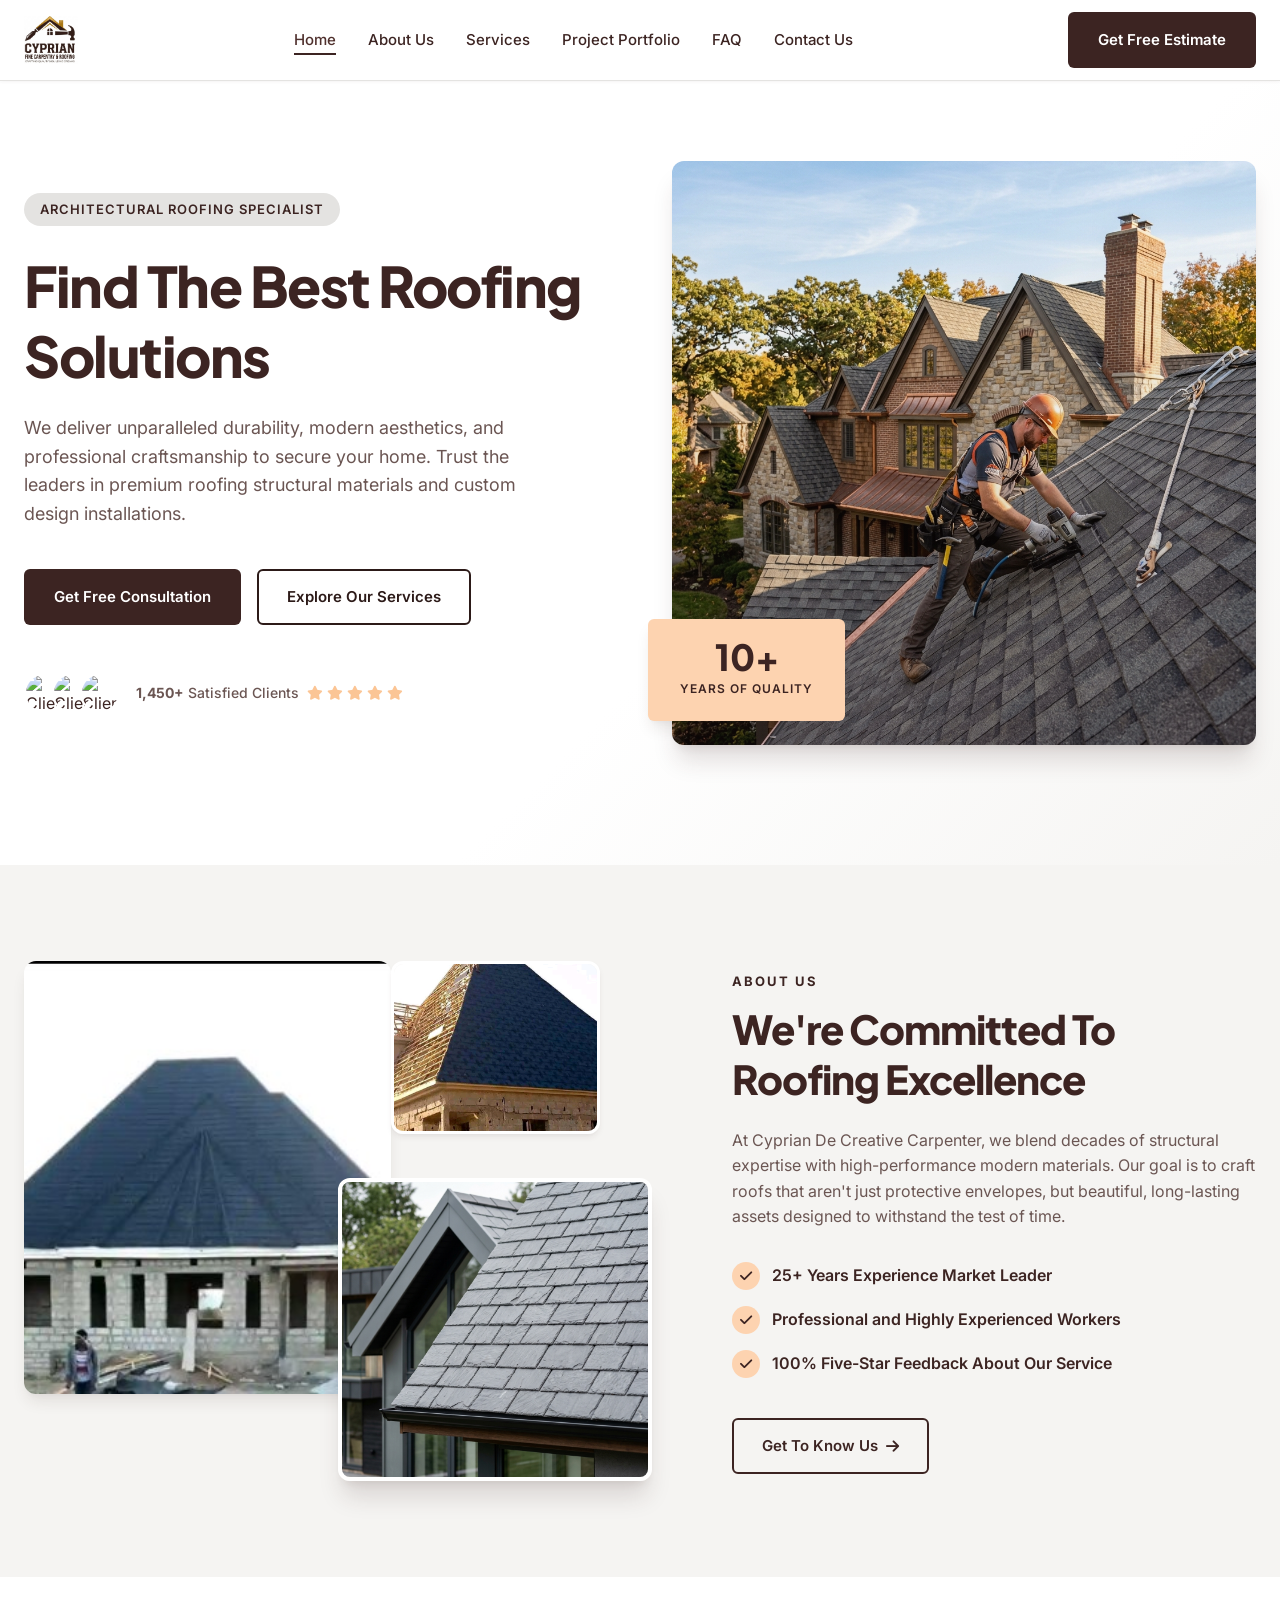
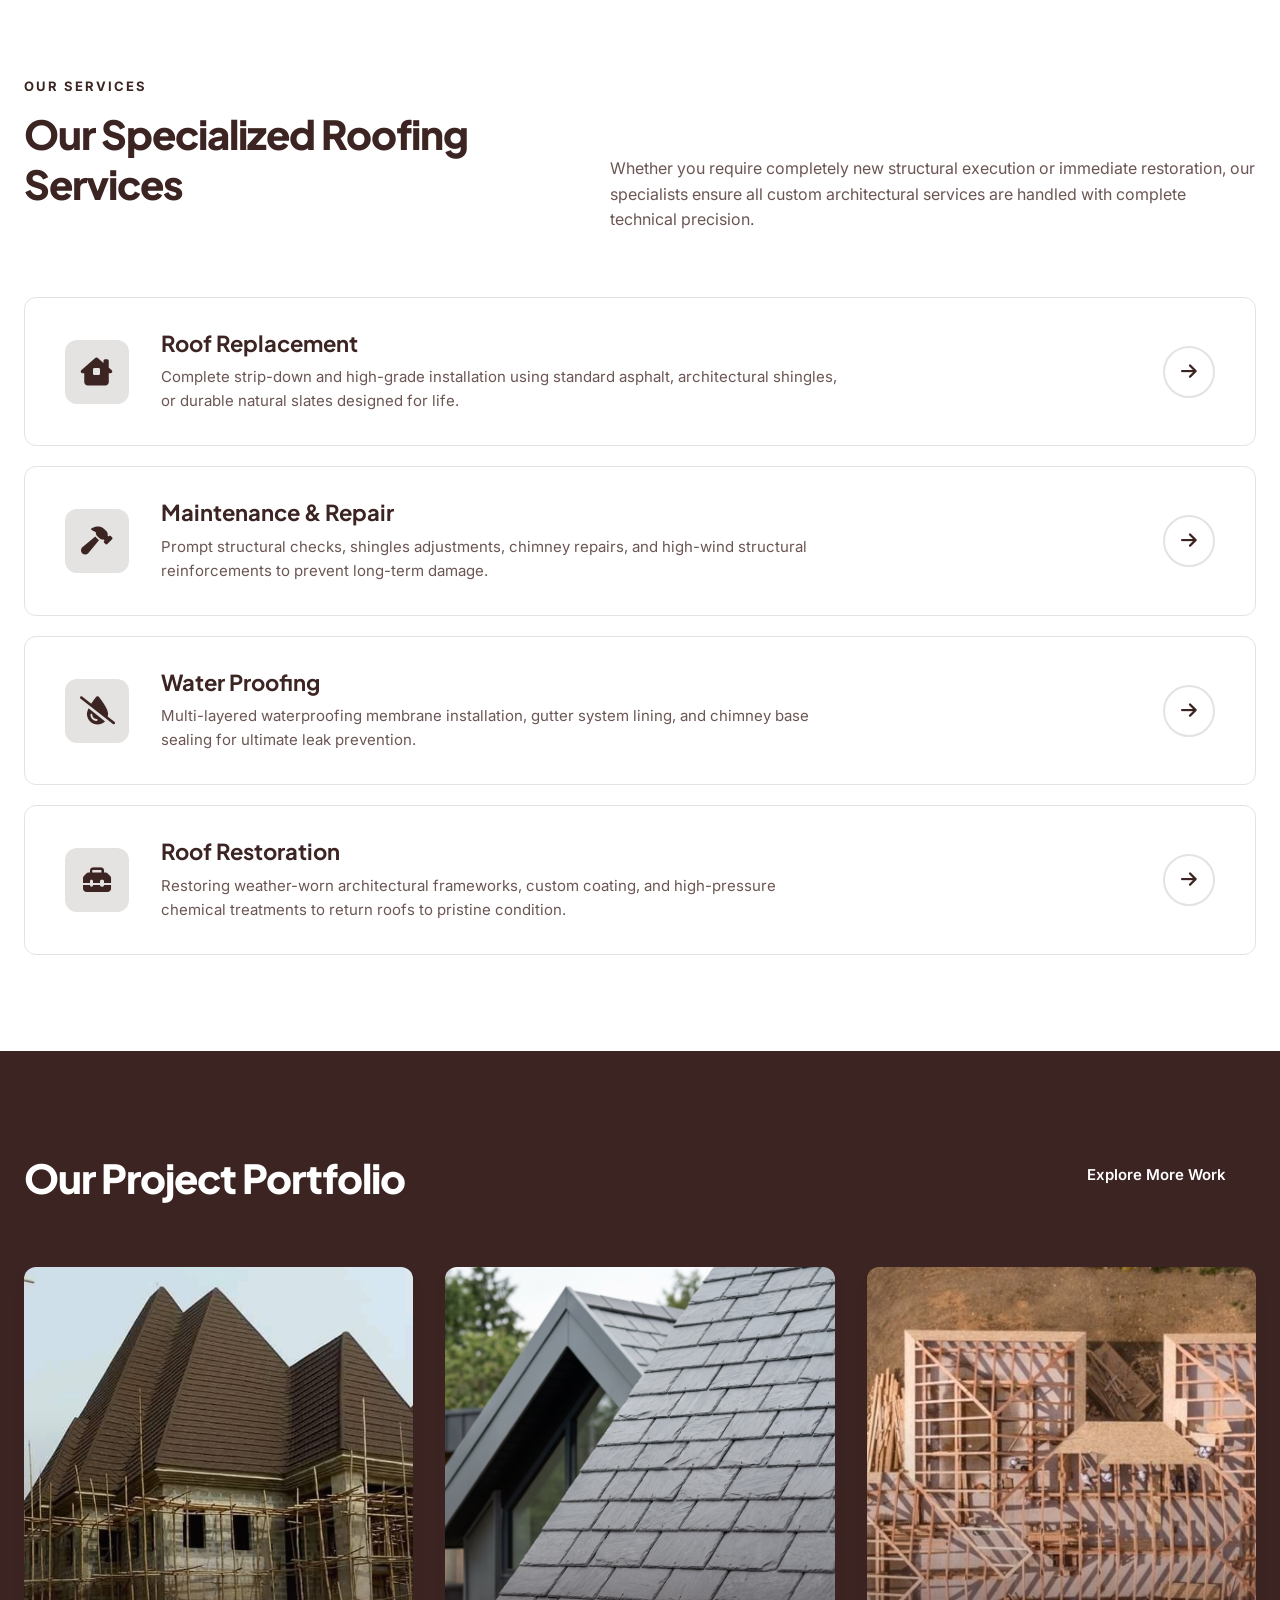
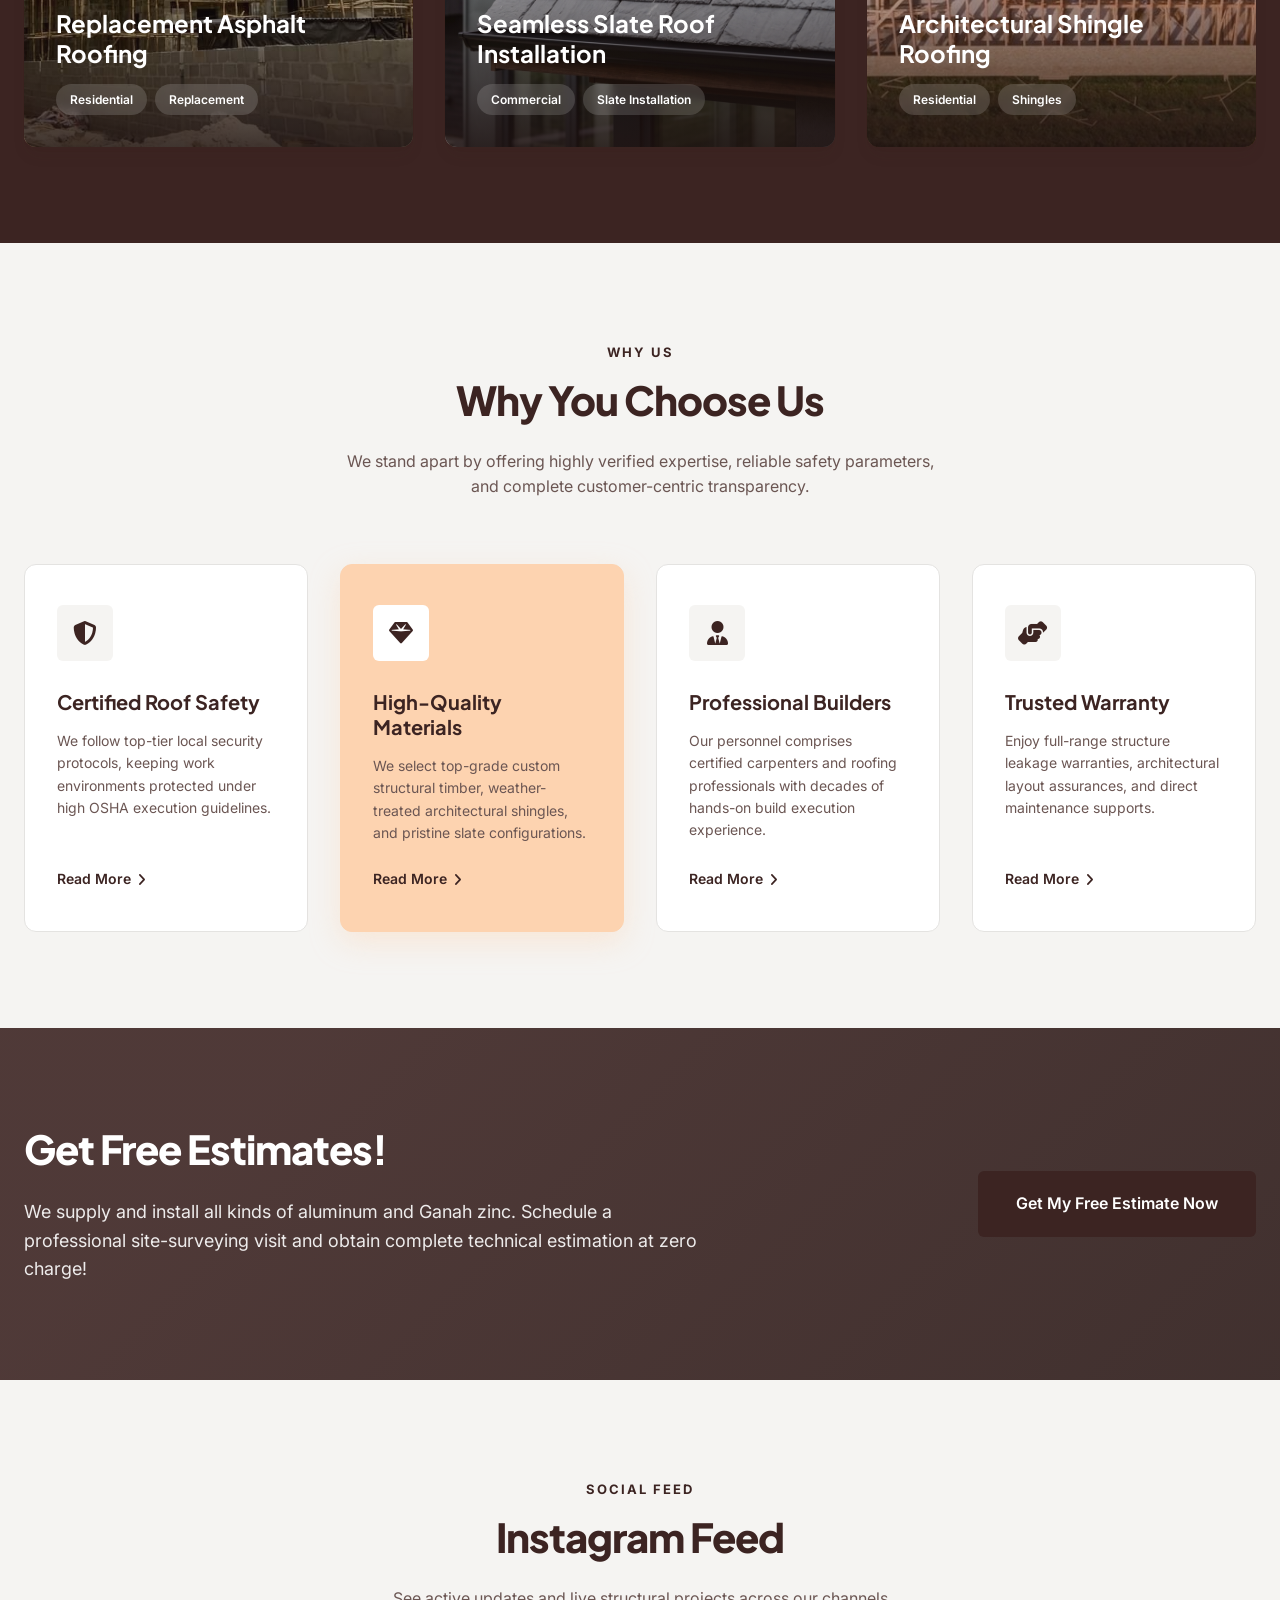
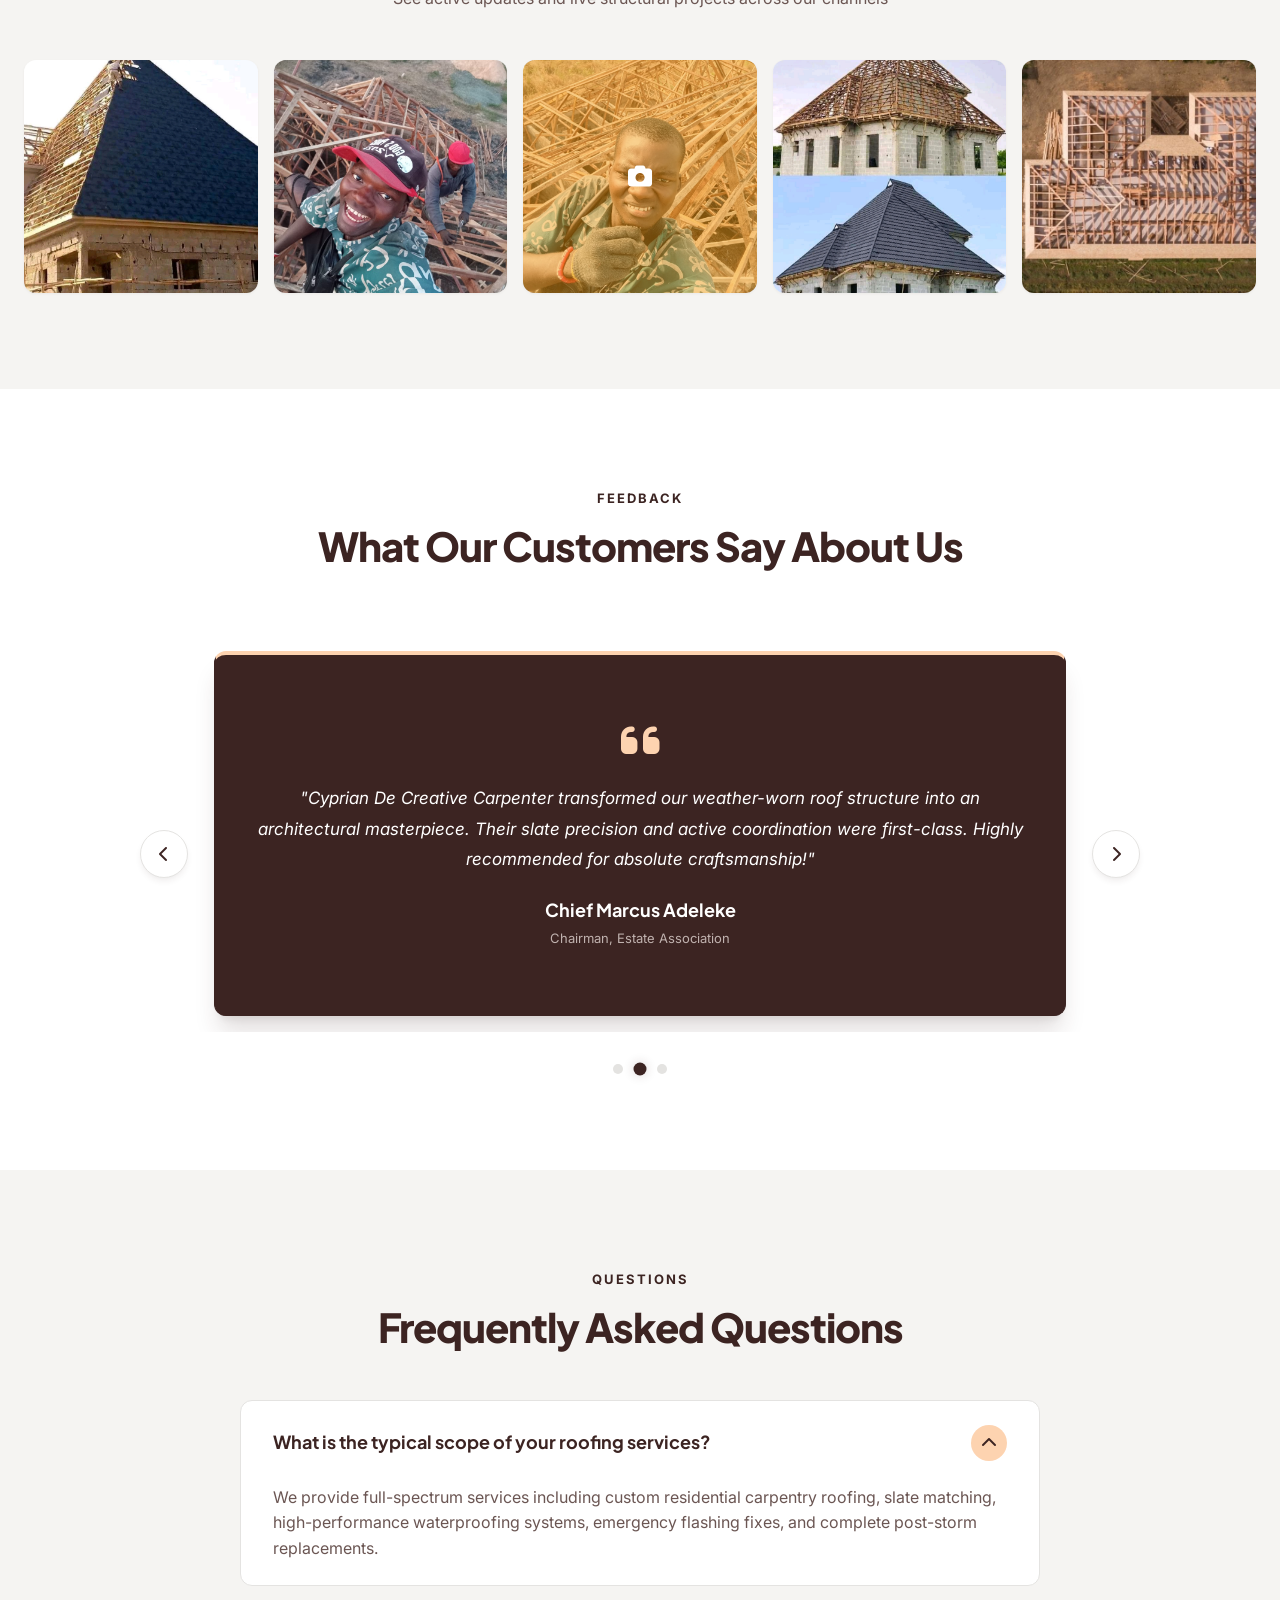
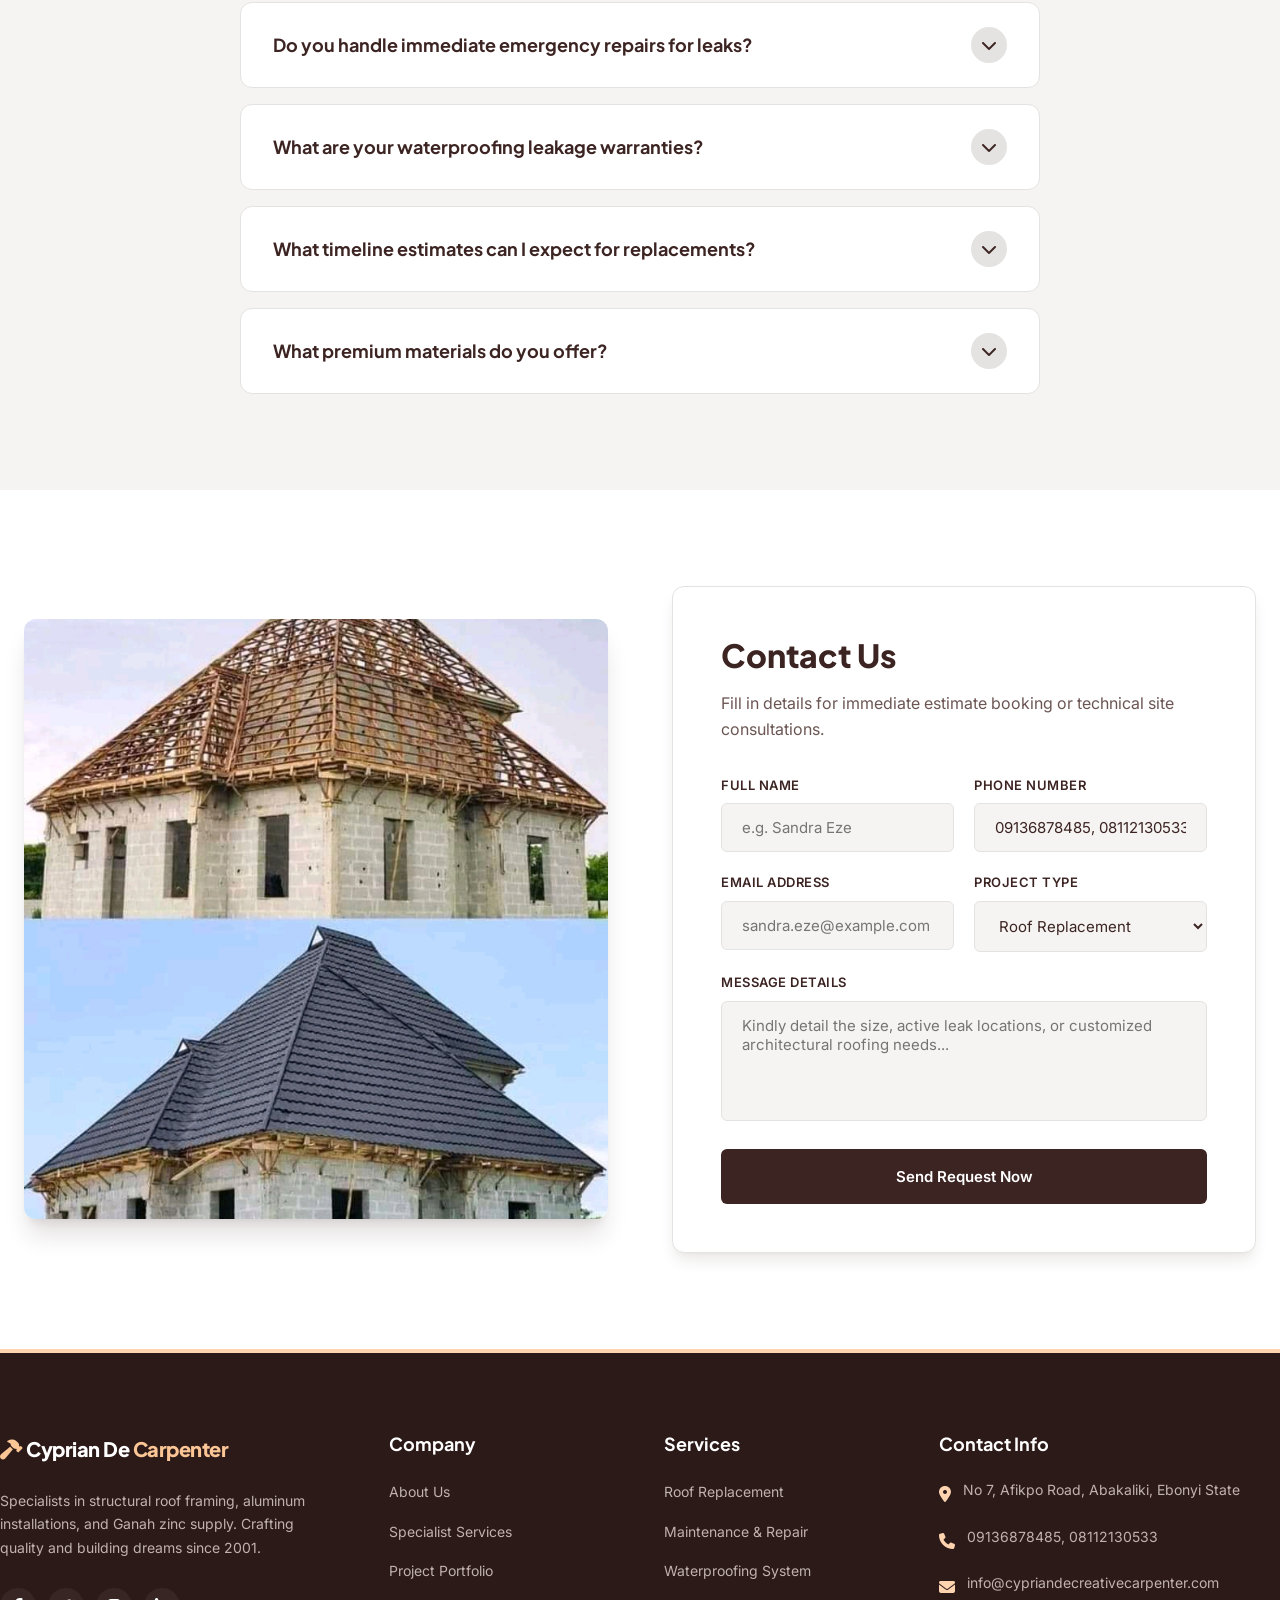
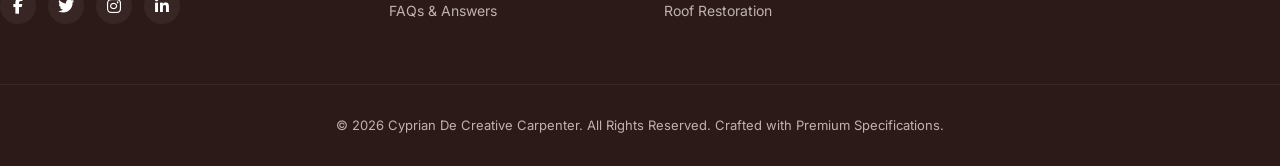
==== commit 98cbe062: "Feat: changed the number of years in the ahomepage" ====
--- a/index.html
+++ b/index.html
@@ -1,29 +1,37 @@
 <!DOCTYPE html>
 <html lang="en">
+
 <head>
   <meta charset="UTF-8">
   <meta name="viewport" content="width=device-width, initial-scale=1.0">
   <title>Cyprian De Creative Carpenter | Expert Roofing & Architectural Services</title>
-  <meta name="description" content="Cyprian De Creative Carpenter is a premier roofing and architectural services company delivering high-end residential and commercial roofing solutions, roof replacement, maintenance, and waterproofing.">
-  
+  <meta name="description"
+    content="Cyprian De Creative Carpenter is a premier roofing and architectural services company delivering high-end residential and commercial roofing solutions, roof replacement, maintenance, and waterproofing.">
+
   <!-- CSS Stylesheet -->
   <link rel="stylesheet" href="css/style.css">
-  
+
   <!-- FontAwesome for Premium Icons -->
   <link rel="stylesheet" href="https://cdnjs.cloudflare.com/ajax/libs/font-awesome/6.4.0/css/all.min.css">
+
+  <!-- Favicon -->
+  <link rel="icon" type="image/png" href="assets/logo.png">
 </head>
+
 <body>
 
   <!-- 1. Global Navigation Bar (Header) -->
   <header class="header">
     <div class="container nav-container">
       <a href="index.html" class="logo" id="header-logo">
-        <img src="assets/logo.png" alt="Cyprian Cyprian De Creative Carpenter Logo" class="logo-img" onerror="this.style.display='none'; document.getElementById('logo-fallback').style.display='block';">
+        <img src="assets/logo.png" alt="Cyprian Cyprian De Creative Carpenter Logo" class="logo-img"
+          onerror="this.style.display='none'; document.getElementById('logo-fallback').style.display='block';">
         <div id="logo-fallback" style="display: none;">
-          <span class="logo-text"><i class="fa-solid fa-hammer logo-accent"></i> Cyprian De <span class="logo-accent">Carpenter</span></span>
+          <span class="logo-text"><i class="fa-solid fa-hammer logo-accent"></i> Cyprian De <span
+              class="logo-accent">Carpenter</span></span>
         </div>
       </a>
-      
+
       <ul class="nav-menu">
         <li><a href="index.html" class="nav-link active">Home</a></li>
         <li><a href="about.html" class="nav-link">About Us</a></li>
@@ -49,8 +57,10 @@
       <div class="hero-content">
         <span class="hero-tagline">Architectural Roofing Specialist</span>
         <h1 class="hero-title">Find The Best Roofing Solutions</h1>
-        <p class="hero-desc">We deliver unparalleled durability, modern aesthetics, and professional craftsmanship to secure your home. Trust the leaders in premium roofing structural materials and custom design installations.</p>
-        
+        <p class="hero-desc">We deliver unparalleled durability, modern aesthetics, and professional craftsmanship to
+          secure your home. Trust the leaders in premium roofing structural materials and custom design installations.
+        </p>
+
         <div class="hero-cta-group">
           <a href="contact.html" class="btn btn-primary">Get Free Consultation</a>
           <a href="services.html" class="btn btn-outline-dark">Explore Our Services</a>
@@ -58,12 +68,15 @@
 
         <div class="hero-social-proof">
           <div class="avatar-group">
-            <img src="https://images.unsplash.com/photo-1534528741775-53994a69daeb?auto=format&fit=crop&w=100&q=80" alt="Client 1">
-            <img src="https://images.unsplash.com/photo-1507003211169-0a1dd7228f2d?auto=format&fit=crop&w=100&q=80" alt="Client 2">
-            <img src="https://images.unsplash.com/photo-1492562080023-ab3db95bfbce?auto=format&fit=crop&w=100&q=80" alt="Client 3">
+            <img src="https://images.unsplash.com/photo-1534528741775-53994a69daeb?auto=format&fit=crop&w=100&q=80"
+              alt="Client 1">
+            <img src="https://images.unsplash.com/photo-1507003211169-0a1dd7228f2d?auto=format&fit=crop&w=100&q=80"
+              alt="Client 2">
+            <img src="https://images.unsplash.com/photo-1492562080023-ab3db95bfbce?auto=format&fit=crop&w=100&q=80"
+              alt="Client 3">
           </div>
           <div class="social-proof-text">
-            <strong>1,450+</strong> Satisfied Clients 
+            <strong>1,450+</strong> Satisfied Clients
             <span class="social-proof-stars">
               <i class="fa-solid fa-star"></i>
               <i class="fa-solid fa-star"></i>
@@ -80,7 +93,7 @@
           <img src="assets/hero_roofing.png" alt="Professional roofer installing high-end roof">
         </div>
         <div class="hero-badge-experience">
-          <span class="years">25+</span>
+          <span class="years">10+</span>
           <span class="label">Years of Quality</span>
         </div>
       </div>
@@ -105,8 +118,10 @@
       <div class="intro-info">
         <span class="section-label">ABOUT US</span>
         <h2 class="section-title">We're Committed To Roofing Excellence</h2>
-        <p class="intro-text">At Cyprian De Creative Carpenter, we blend decades of structural expertise with high-performance modern materials. Our goal is to craft roofs that aren't just protective envelopes, but beautiful, long-lasting assets designed to withstand the test of time.</p>
-        
+        <p class="intro-text">At Cyprian De Creative Carpenter, we blend decades of structural expertise with
+          high-performance modern materials. Our goal is to craft roofs that aren't just protective envelopes, but
+          beautiful, long-lasting assets designed to withstand the test of time.</p>
+
         <ul class="checklist">
           <li class="checklist-item">
             <span class="checklist-icon"><i class="fa-solid fa-check"></i></span>
@@ -135,7 +150,9 @@
           <span class="section-label">OUR SERVICES</span>
           <h2 class="section-title">Our Specialized Roofing Services</h2>
         </div>
-        <p class="services-header-desc">Whether you require completely new structural execution or immediate restoration, our specialists ensure all custom architectural services are handled with complete technical precision.</p>
+        <p class="services-header-desc">Whether you require completely new structural execution or immediate
+          restoration, our specialists ensure all custom architectural services are handled with complete technical
+          precision.</p>
       </div>
 
       <div class="services-list">
@@ -145,7 +162,8 @@
             <div class="service-icon"><i class="fa-solid fa-house-chimney-window"></i></div>
             <div class="service-details">
               <h3 class="service-title">Roof Replacement</h3>
-              <p class="service-desc">Complete strip-down and high-grade installation using standard asphalt, architectural shingles, or durable natural slates designed for life.</p>
+              <p class="service-desc">Complete strip-down and high-grade installation using standard asphalt,
+                architectural shingles, or durable natural slates designed for life.</p>
             </div>
           </div>
           <a href="services.html#roof-replacement" class="service-arrow"><i class="fa-solid fa-arrow-right"></i></a>
@@ -157,7 +175,8 @@
             <div class="service-icon"><i class="fa-solid fa-hammer"></i></div>
             <div class="service-details">
               <h3 class="service-title">Maintenance & Repair</h3>
-              <p class="service-desc">Prompt structural checks, shingles adjustments, chimney repairs, and high-wind structural reinforcements to prevent long-term damage.</p>
+              <p class="service-desc">Prompt structural checks, shingles adjustments, chimney repairs, and high-wind
+                structural reinforcements to prevent long-term damage.</p>
             </div>
           </div>
           <a href="services.html#maintenance-repair" class="service-arrow"><i class="fa-solid fa-arrow-right"></i></a>
@@ -169,7 +188,8 @@
             <div class="service-icon"><i class="fa-solid fa-droplet-slash"></i></div>
             <div class="service-details">
               <h3 class="service-title">Water Proofing</h3>
-              <p class="service-desc">Multi-layered waterproofing membrane installation, gutter system lining, and chimney base sealing for ultimate leak prevention.</p>
+              <p class="service-desc">Multi-layered waterproofing membrane installation, gutter system lining, and
+                chimney base sealing for ultimate leak prevention.</p>
             </div>
           </div>
           <a href="services.html#waterproofing" class="service-arrow"><i class="fa-solid fa-arrow-right"></i></a>
@@ -181,7 +201,8 @@
             <div class="service-icon"><i class="fa-solid fa-toolbox"></i></div>
             <div class="service-details">
               <h3 class="service-title">Roof Restoration</h3>
-              <p class="service-desc">Restoring weather-worn architectural frameworks, custom coating, and high-pressure chemical treatments to return roofs to pristine condition.</p>
+              <p class="service-desc">Restoring weather-worn architectural frameworks, custom coating, and high-pressure
+                chemical treatments to return roofs to pristine condition.</p>
             </div>
           </div>
           <a href="services.html#roof-restoration" class="service-arrow"><i class="fa-solid fa-arrow-right"></i></a>
@@ -201,7 +222,8 @@
       <div class="portfolio-grid">
         <!-- Card 1 -->
         <div class="portfolio-card">
-          <img src="assets/Roofing company_ Stone coated roofing sales and installation.jpg" alt="Replacement Asphalt Roofing">
+          <img src="assets/Roofing company_ Stone coated roofing sales and installation.jpg"
+            alt="Replacement Asphalt Roofing">
           <div class="portfolio-overlay">
             <h3 class="portfolio-card-title">Replacement Asphalt Roofing</h3>
             <div class="portfolio-tags">
@@ -244,7 +266,8 @@
       <div class="text-center" style="max-width: 600px; margin: 0 auto 64px auto;">
         <span class="section-label">WHY US</span>
         <h2 class="section-title">Why You Choose Us</h2>
-        <p style="color: var(--text-muted);">We stand apart by offering highly verified expertise, reliable safety parameters, and complete customer-centric transparency.</p>
+        <p style="color: var(--text-muted);">We stand apart by offering highly verified expertise, reliable safety
+          parameters, and complete customer-centric transparency.</p>
       </div>
 
       <div class="values-grid">
@@ -252,7 +275,8 @@
         <div class="value-card">
           <div class="value-icon"><i class="fa-solid fa-shield-halved"></i></div>
           <h3 class="value-title">Certified Roof Safety</h3>
-          <p class="value-desc">We follow top-tier local security protocols, keeping work environments protected under high OSHA execution guidelines.</p>
+          <p class="value-desc">We follow top-tier local security protocols, keeping work environments protected under
+            high OSHA execution guidelines.</p>
           <a href="about.html" class="value-link">Read More <i class="fa-solid fa-angle-right"></i></a>
         </div>
 
@@ -260,7 +284,8 @@
         <div class="value-card highlighted">
           <div class="value-icon"><i class="fa-solid fa-gem"></i></div>
           <h3 class="value-title">High-Quality Materials</h3>
-          <p class="value-desc">We select top-grade custom structural timber, weather-treated architectural shingles, and pristine slate configurations.</p>
+          <p class="value-desc">We select top-grade custom structural timber, weather-treated architectural shingles,
+            and pristine slate configurations.</p>
           <a href="services.html" class="value-link">Read More <i class="fa-solid fa-angle-right"></i></a>
         </div>
 
@@ -268,7 +293,8 @@
         <div class="value-card">
           <div class="value-icon"><i class="fa-solid fa-user-tie"></i></div>
           <h3 class="value-title">Professional Builders</h3>
-          <p class="value-desc">Our personnel comprises certified carpenters and roofing professionals with decades of hands-on build execution experience.</p>
+          <p class="value-desc">Our personnel comprises certified carpenters and roofing professionals with decades of
+            hands-on build execution experience.</p>
           <a href="about.html" class="value-link">Read More <i class="fa-solid fa-angle-right"></i></a>
         </div>
 
@@ -276,7 +302,8 @@
         <div class="value-card">
           <div class="value-icon"><i class="fa-solid fa-handshake-angle"></i></div>
           <h3 class="value-title">Trusted Warranty</h3>
-          <p class="value-desc">Enjoy full-range structure leakage warranties, architectural layout assurances, and direct maintenance supports.</p>
+          <p class="value-desc">Enjoy full-range structure leakage warranties, architectural layout assurances, and
+            direct maintenance supports.</p>
           <a href="services.html" class="value-link">Read More <i class="fa-solid fa-angle-right"></i></a>
         </div>
       </div>
@@ -284,14 +311,17 @@
   </section>
 
   <!-- 7. High-Impact Mid-Page Banner (Urgent CTA) -->
-  <section class="section-padding cta-banner" style="background-image: url('https://images.unsplash.com/photo-1541976590-713941fbc1c6?auto=format&fit=crop&w=1200&q=80');">
+  <section class="section-padding cta-banner"
+    style="background-image: url('https://images.unsplash.com/photo-1541976590-713941fbc1c6?auto=format&fit=crop&w=1200&q=80');">
     <div class="container cta-banner-content">
       <div class="cta-banner-left">
         <h2 class="section-title">Get Free Estimates!</h2>
-        <p>We supply and install all kinds of aluminum and Ganah zinc. Schedule a professional site-surveying visit and obtain complete technical estimation at zero charge!</p>
+        <p>We supply and install all kinds of aluminum and Ganah zinc. Schedule a professional site-surveying visit and
+          obtain complete technical estimation at zero charge!</p>
       </div>
       <div class="cta-banner-right">
-        <a href="contact.html" class="btn btn-primary btn-lg" style="padding: 18px 36px; font-size: 16px;">Get My Free Estimate Now</a>
+        <a href="contact.html" class="btn btn-primary btn-lg" style="padding: 18px 36px; font-size: 16px;">Get My Free
+          Estimate Now</a>
       </div>
     </div>
   </section>
@@ -308,24 +338,29 @@
       <div class="instagram-grid">
         <div class="instagram-card">
           <img src="assets/a6.jpeg" alt="Roof Ridge Tile Construction">
-          <a href="https://instagram.com" target="_blank" class="instagram-card-overlay"><i class="fa-brands fa-instagram"></i></a>
+          <a href="https://instagram.com" target="_blank" class="instagram-card-overlay"><i
+              class="fa-brands fa-instagram"></i></a>
         </div>
         <div class="instagram-card">
           <img src="assets/a8.jpeg" alt="Skylight Installation">
-          <a href="https://instagram.com" target="_blank" class="instagram-card-overlay"><i class="fa-brands fa-instagram"></i></a>
+          <a href="https://instagram.com" target="_blank" class="instagram-card-overlay"><i
+              class="fa-brands fa-instagram"></i></a>
         </div>
         <!-- Middle image with central camera/social overlay icon -->
         <div class="instagram-card">
           <img src="assets/a9.jpeg" alt="Finished Roof Overview">
-          <a href="https://instagram.com" target="_blank" class="instagram-card-overlay" style="opacity: 1; background-color: rgba(245, 158, 11, 0.45);"><i class="fa-solid fa-camera"></i></a>
+          <a href="https://instagram.com" target="_blank" class="instagram-card-overlay"
+            style="opacity: 1; background-color: rgba(245, 158, 11, 0.45);"><i class="fa-solid fa-camera"></i></a>
         </div>
         <div class="instagram-card">
           <img src="assets/a10.jpeg" alt="Chimney Ridge Flashing">
-          <a href="https://instagram.com" target="_blank" class="instagram-card-overlay"><i class="fa-brands fa-instagram"></i></a>
+          <a href="https://instagram.com" target="_blank" class="instagram-card-overlay"><i
+              class="fa-brands fa-instagram"></i></a>
         </div>
         <div class="instagram-card">
           <img src="assets/download (8).jpg" alt="Completed Ridge Project">
-          <a href="https://instagram.com" target="_blank" class="instagram-card-overlay"><i class="fa-brands fa-instagram"></i></a>
+          <a href="https://instagram.com" target="_blank" class="instagram-card-overlay"><i
+              class="fa-brands fa-instagram"></i></a>
         </div>
       </div>
     </div>
@@ -346,7 +381,9 @@
             <div class="testimonial-slide">
               <div class="testimonial-card">
                 <div class="testimonial-quote-icon"><i class="fa-solid fa-quote-left"></i></div>
-                <p class="testimonial-text">"The aluminum zinc supply and roof replacement completed by Cyprian and his team was outstanding. They were fast, highly professional, and our house looks incredible. No more leakages!"</p>
+                <p class="testimonial-text">"The aluminum zinc supply and roof replacement completed by Cyprian and his
+                  team was outstanding. They were fast, highly professional, and our house looks incredible. No more
+                  leakages!"</p>
                 <div class="testimonial-meta">
                   <h4 class="testimonial-author-name">David Adenuga</h4>
                   <span class="testimonial-author-role">Homeowner, Lagos</span>
@@ -358,7 +395,9 @@
             <div class="testimonial-slide">
               <div class="testimonial-card featured">
                 <div class="testimonial-quote-icon"><i class="fa-solid fa-quote-left"></i></div>
-                <p class="testimonial-text">"Cyprian De Creative Carpenter transformed our weather-worn roof structure into an architectural masterpiece. Their slate precision and active coordination were first-class. Highly recommended for absolute craftsmanship!"</p>
+                <p class="testimonial-text">"Cyprian De Creative Carpenter transformed our weather-worn roof structure
+                  into an architectural masterpiece. Their slate precision and active coordination were first-class.
+                  Highly recommended for absolute craftsmanship!"</p>
                 <div class="testimonial-meta">
                   <h4 class="testimonial-author-name">Chief Marcus Adeleke</h4>
                   <span class="testimonial-author-role">Chairman, Estate Association</span>
@@ -370,7 +409,9 @@
             <div class="testimonial-slide">
               <div class="testimonial-card">
                 <div class="testimonial-quote-icon"><i class="fa-solid fa-quote-left"></i></div>
-                <p class="testimonial-text">"As an architect, I demand absolute precision in carpentry and framing execution. Cyprian De Creative Carpenter always delivers flawless structural integrity and beautiful modern profiles."</p>
+                <p class="testimonial-text">"As an architect, I demand absolute precision in carpentry and framing
+                  execution. Cyprian De Creative Carpenter always delivers flawless structural integrity and beautiful
+                  modern profiles."</p>
                 <div class="testimonial-meta">
                   <h4 class="testimonial-author-name">Sandra Eze</h4>
                   <span class="testimonial-author-role">Project Architect, Prime Builders</span>
@@ -381,8 +422,10 @@
         </div>
 
         <!-- Slider Arrows -->
-        <button class="slider-arrow prev-arrow" aria-label="Previous Testimonial"><i class="fa-solid fa-chevron-left"></i></button>
-        <button class="slider-arrow next-arrow" aria-label="Next Testimonial"><i class="fa-solid fa-chevron-right"></i></button>
+        <button class="slider-arrow prev-arrow" aria-label="Previous Testimonial"><i
+            class="fa-solid fa-chevron-left"></i></button>
+        <button class="slider-arrow next-arrow" aria-label="Next Testimonial"><i
+            class="fa-solid fa-chevron-right"></i></button>
 
         <!-- Slider Dots -->
         <div class="slider-dots">
@@ -410,7 +453,9 @@
             <span class="faq-toggle-icon"><i class="fa-solid fa-chevron-down"></i></span>
           </div>
           <div class="faq-body">
-            <p>We provide full-spectrum services including custom residential carpentry roofing, slate matching, high-performance waterproofing systems, emergency flashing fixes, and complete post-storm replacements.</p>
+            <p>We provide full-spectrum services including custom residential carpentry roofing, slate matching,
+              high-performance waterproofing systems, emergency flashing fixes, and complete post-storm replacements.
+            </p>
           </div>
         </div>
 
@@ -421,7 +466,8 @@
             <span class="faq-toggle-icon"><i class="fa-solid fa-chevron-down"></i></span>
           </div>
           <div class="faq-body">
-            <p>Yes, we have a rapid dispatch team ready to provide high-wind structural supports and emergency moisture barriers to prevent serious inner home leakages.</p>
+            <p>Yes, we have a rapid dispatch team ready to provide high-wind structural supports and emergency moisture
+              barriers to prevent serious inner home leakages.</p>
           </div>
         </div>
 
@@ -432,7 +478,8 @@
             <span class="faq-toggle-icon"><i class="fa-solid fa-chevron-down"></i></span>
           </div>
           <div class="faq-body">
-            <p>We provide a certified leak-free warranty up to 10 years on fully sealed new installations and structure replacements using premium membranes.</p>
+            <p>We provide a certified leak-free warranty up to 10 years on fully sealed new installations and structure
+              replacements using premium membranes.</p>
           </div>
         </div>
 
@@ -443,7 +490,8 @@
             <span class="faq-toggle-icon"><i class="fa-solid fa-chevron-down"></i></span>
           </div>
           <div class="faq-body">
-            <p>Standard home replacements typically require 3 to 5 business days, pending optimal climate windows. We ensure site-cleans happen continuously.</p>
+            <p>Standard home replacements typically require 3 to 5 business days, pending optimal climate windows. We
+              ensure site-cleans happen continuously.</p>
           </div>
         </div>
 
@@ -454,7 +502,8 @@
             <span class="faq-toggle-icon"><i class="fa-solid fa-chevron-down"></i></span>
           </div>
           <div class="faq-body">
-            <p>We offer weather-treated structural pine timber, premium slate tiles, natural copper fittings, architectural grade dimensional shingles, and heavy-duty waterproofing materials.</p>
+            <p>We offer weather-treated structural pine timber, premium slate tiles, natural copper fittings,
+              architectural grade dimensional shingles, and heavy-duty waterproofing materials.</p>
           </div>
         </div>
       </div>
@@ -471,7 +520,7 @@
       <div class="contact-card">
         <h2 class="contact-card-title">Contact Us</h2>
         <p class="contact-card-desc">Fill in details for immediate estimate booking or technical site consultations.</p>
-        
+
         <form id="contact-form">
           <div class="form-row">
             <div class="form-group">
@@ -480,7 +529,8 @@
             </div>
             <div class="form-group">
               <label for="form-phone" class="form-label">Phone Number</label>
-              <input type="tel" id="form-phone" class="form-input" value="09136878485, 08112130533" placeholder="+234 ..." required>
+              <input type="tel" id="form-phone" class="form-input" value="09136878485, 08112130533"
+                placeholder="+234 ..." required>
             </div>
           </div>
 
@@ -502,7 +552,9 @@
 
           <div class="form-group">
             <label for="form-message" class="form-label">Message Details</label>
-            <textarea id="form-message" class="form-input" placeholder="Kindly detail the size, active leak locations, or customized architectural roofing needs..." required></textarea>
+            <textarea id="form-message" class="form-input"
+              placeholder="Kindly detail the size, active leak locations, or customized architectural roofing needs..."
+              required></textarea>
           </div>
 
           <button type="submit" class="btn btn-primary" style="width: 100%; padding: 16px;">Send Request Now</button>
@@ -516,9 +568,11 @@
     <div class="container footer-top">
       <div class="footer-brand">
         <a href="index.html" class="logo" style="margin-bottom: 24px; display: inline-block;">
-          <span class="logo-text" style="color: var(--white);"><i class="fa-solid fa-hammer logo-accent"></i> Cyprian De <span class="logo-accent">Carpenter</span></span>
+          <span class="logo-text" style="color: var(--white);"><i class="fa-solid fa-hammer logo-accent"></i> Cyprian De
+            <span class="logo-accent">Carpenter</span></span>
         </a>
-        <p class="footer-statement">Specialists in structural roof framing, aluminum installations, and Ganah zinc supply. Crafting quality and building dreams since 2001.</p>
+        <p class="footer-statement">Specialists in structural roof framing, aluminum installations, and Ganah zinc
+          supply. Crafting quality and building dreams since 2001.</p>
         <div class="footer-socials">
           <a href="#" class="footer-social-link"><i class="fa-brands fa-facebook-f"></i></a>
           <a href="#" class="footer-social-link"><i class="fa-brands fa-twitter"></i></a>
@@ -574,4 +628,5 @@
   <!-- JS Interactions -->
   <script src="js/main.js"></script>
 </body>
-</html>
+
+</html>
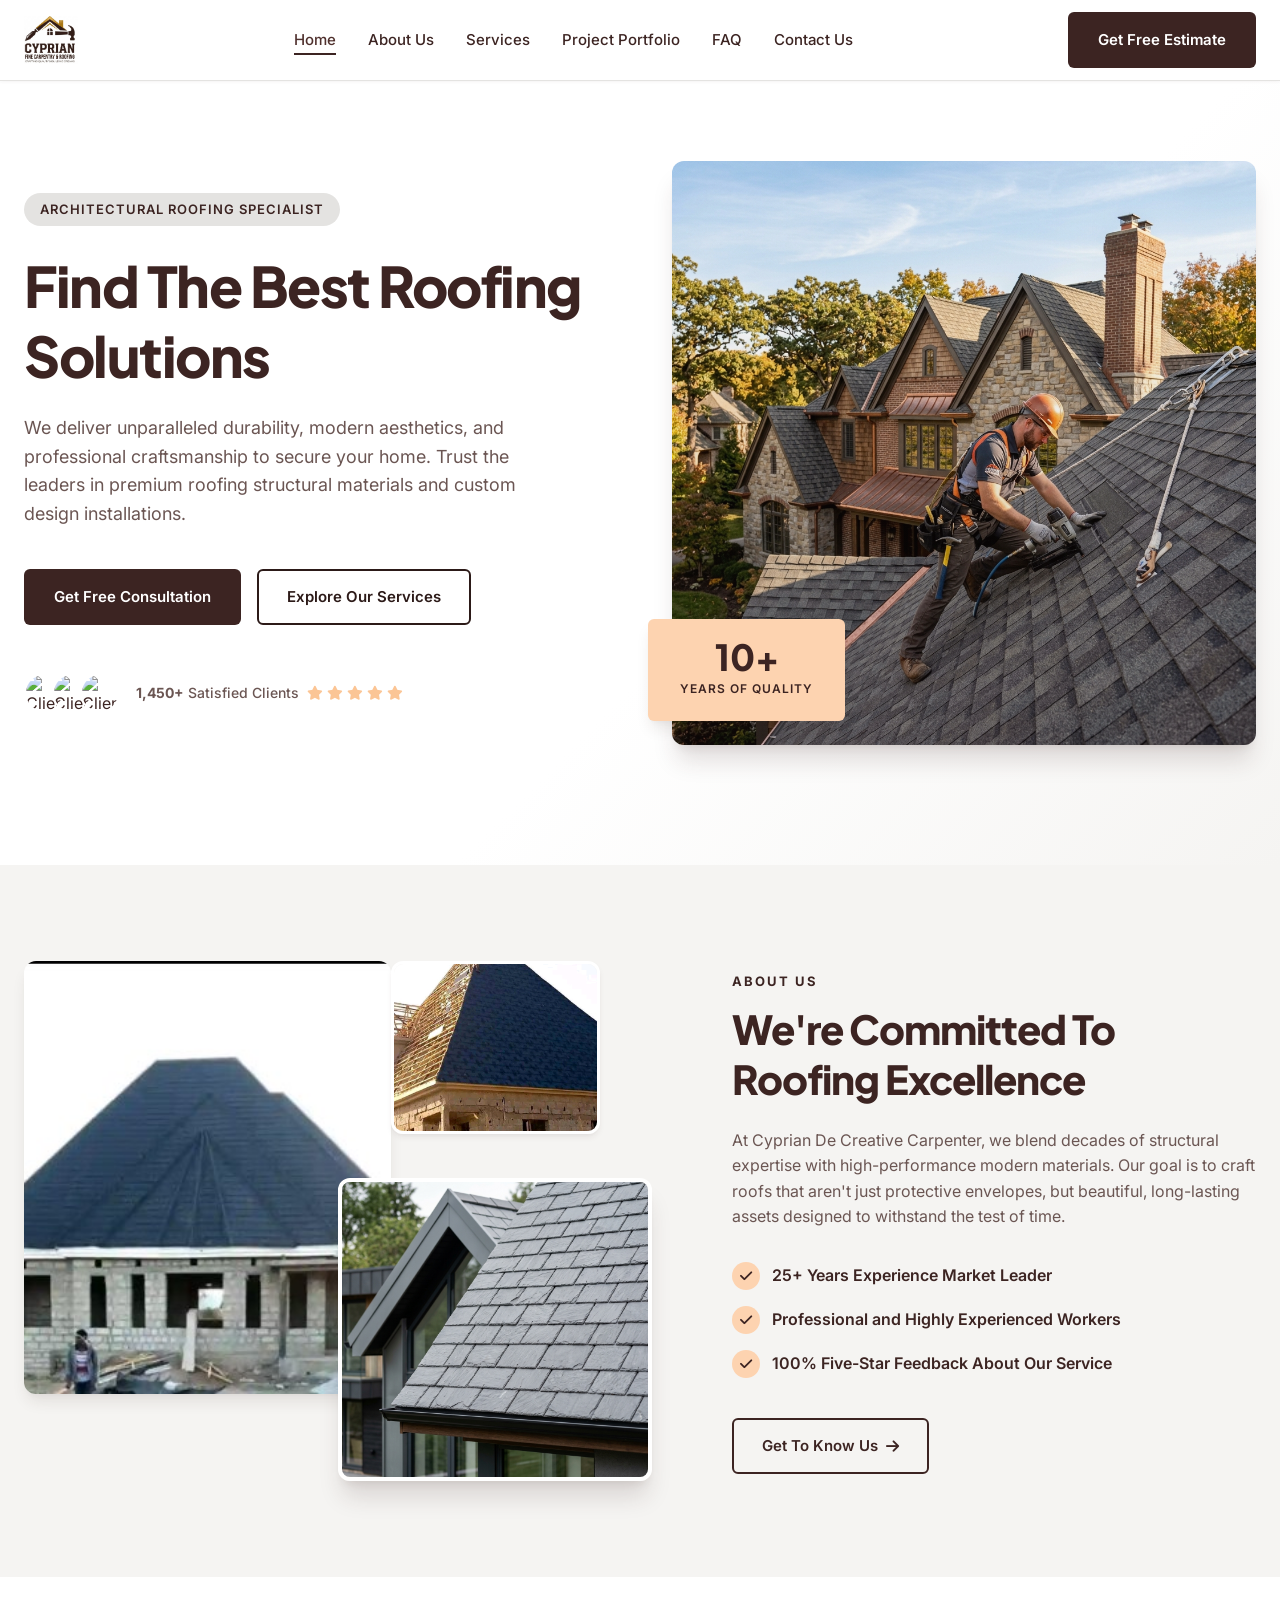
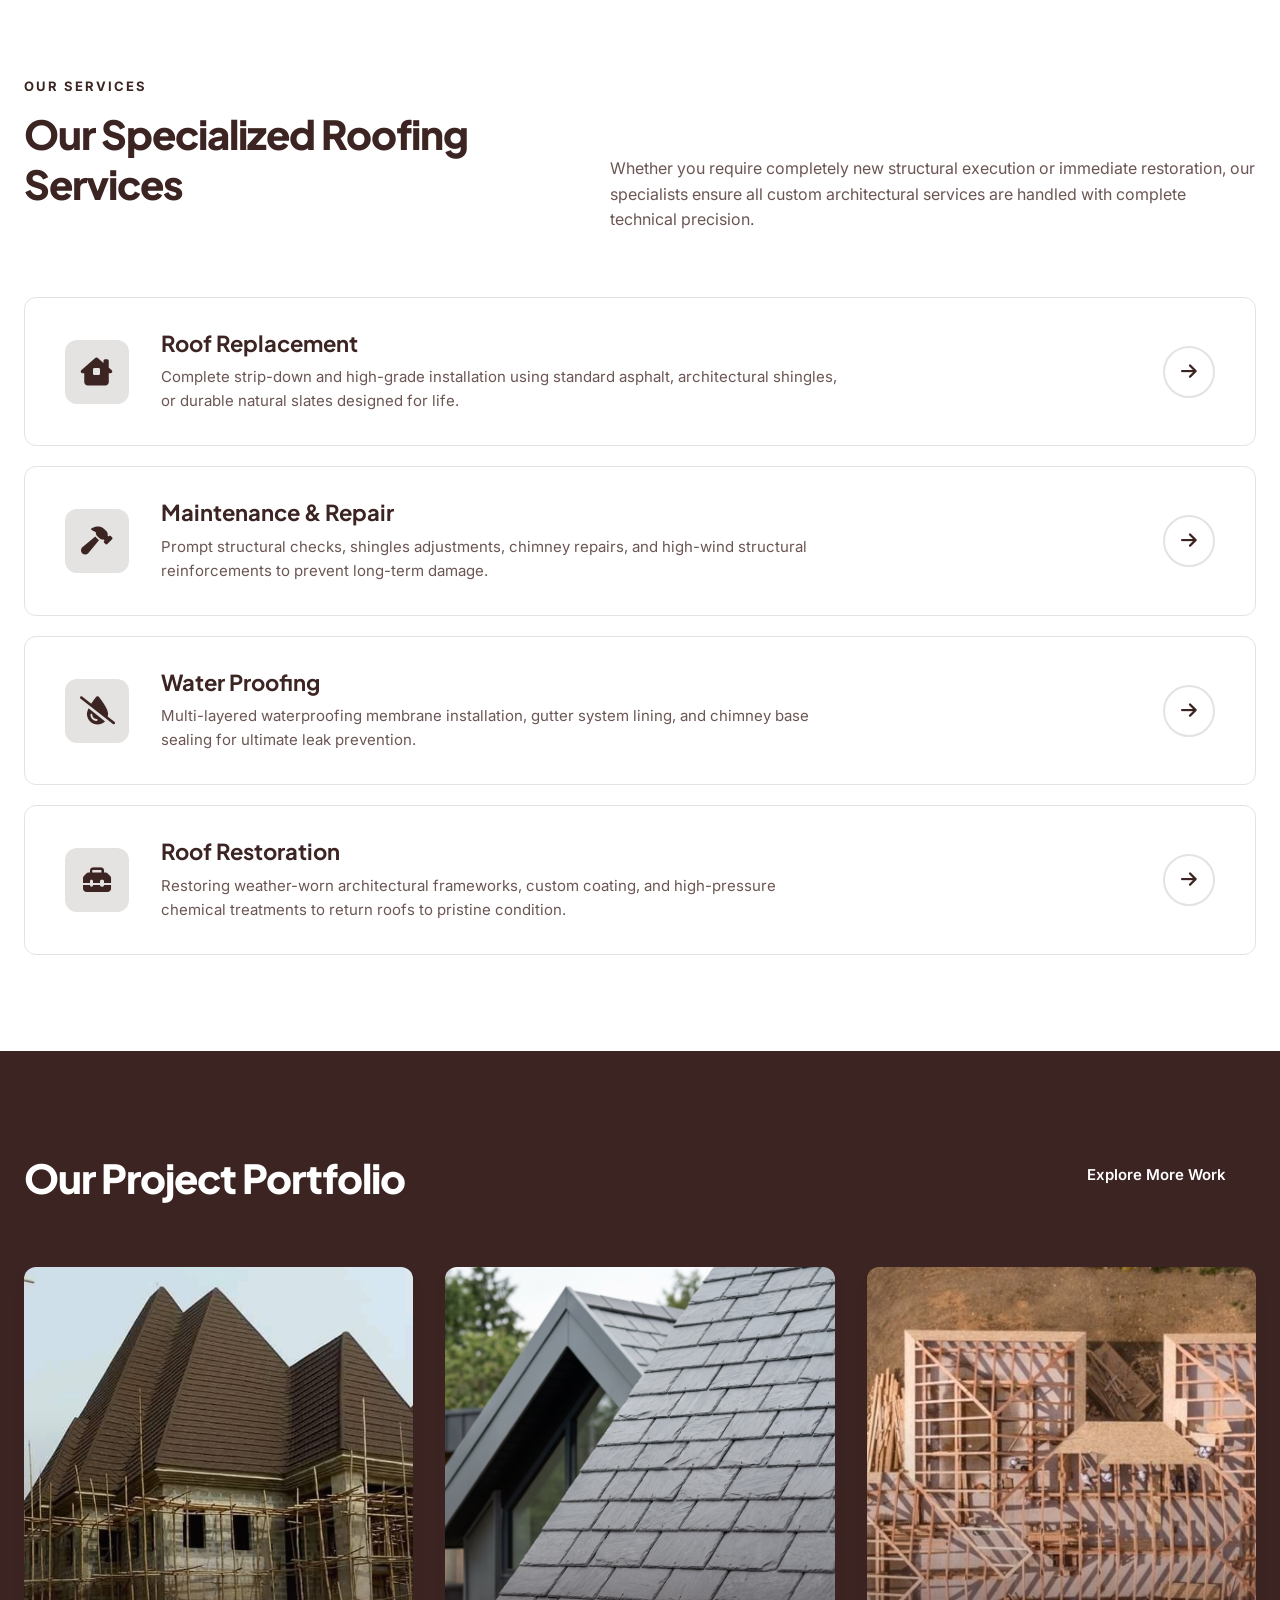
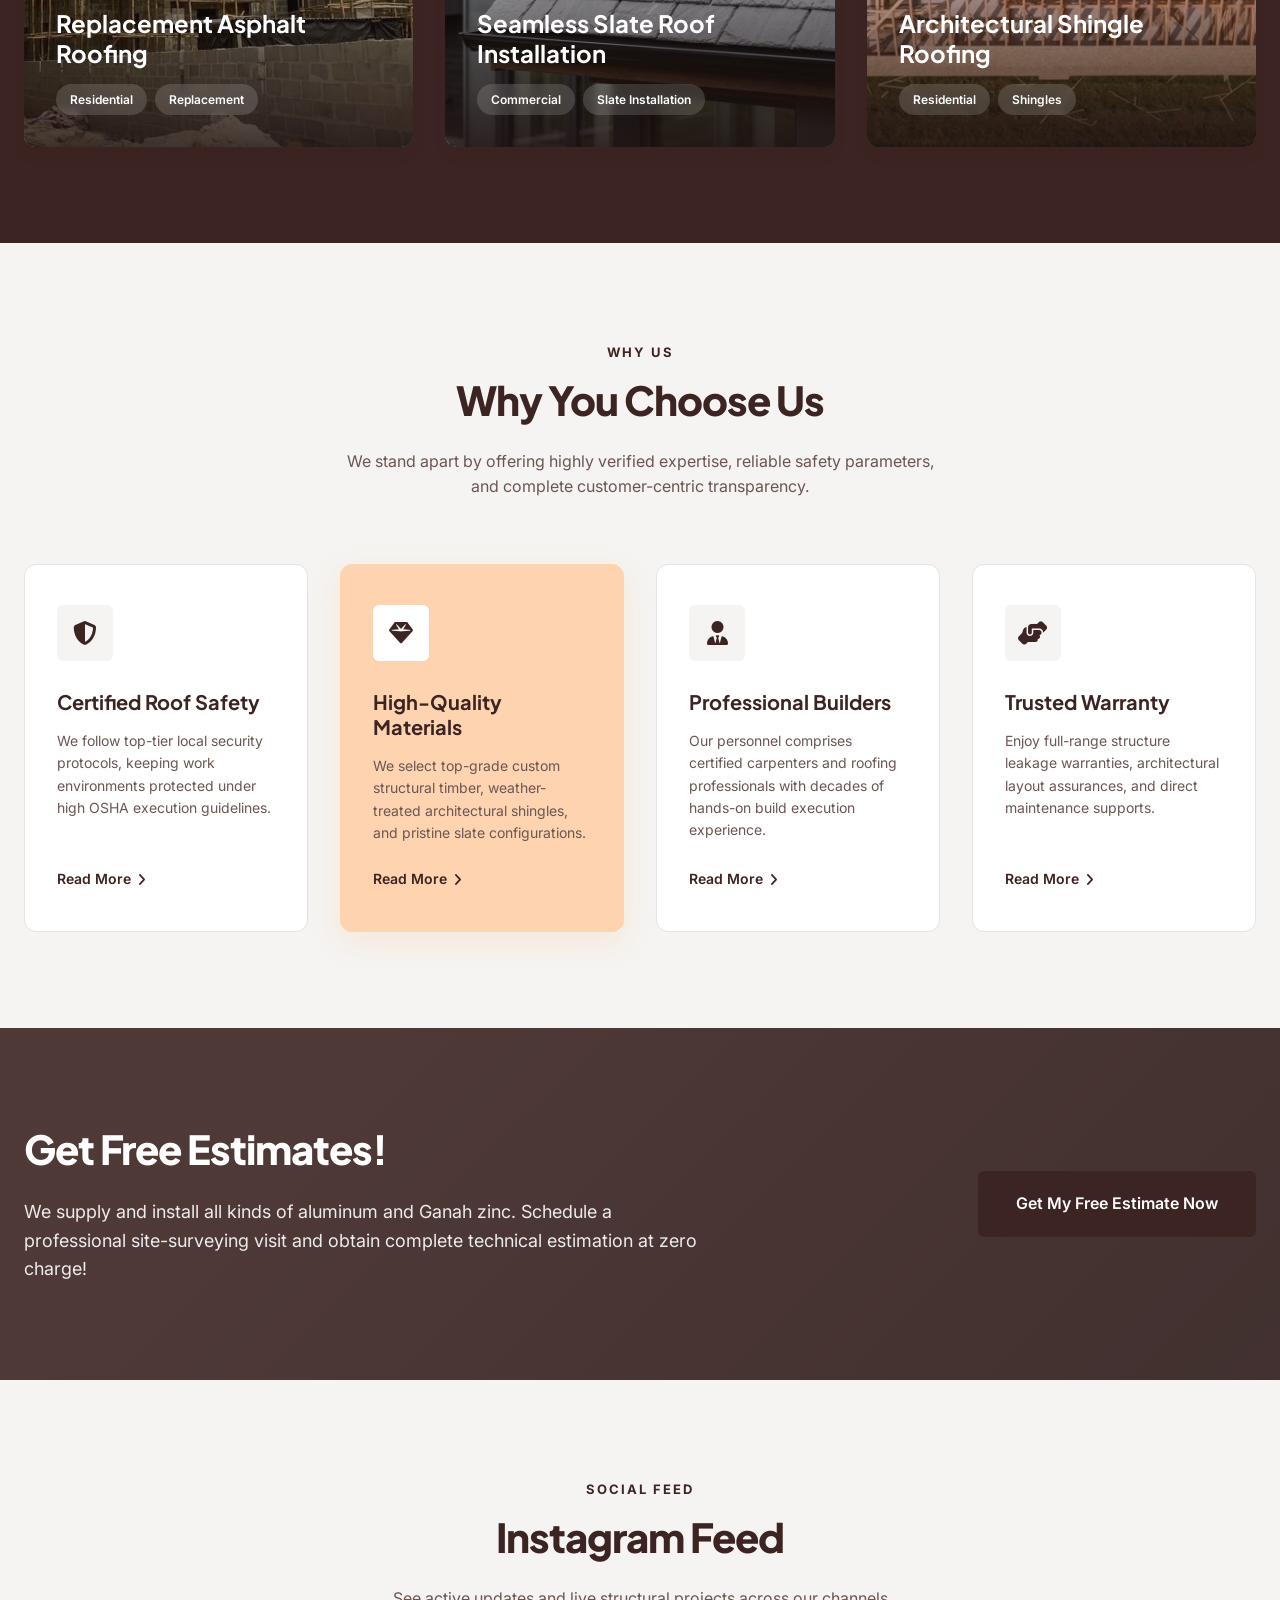
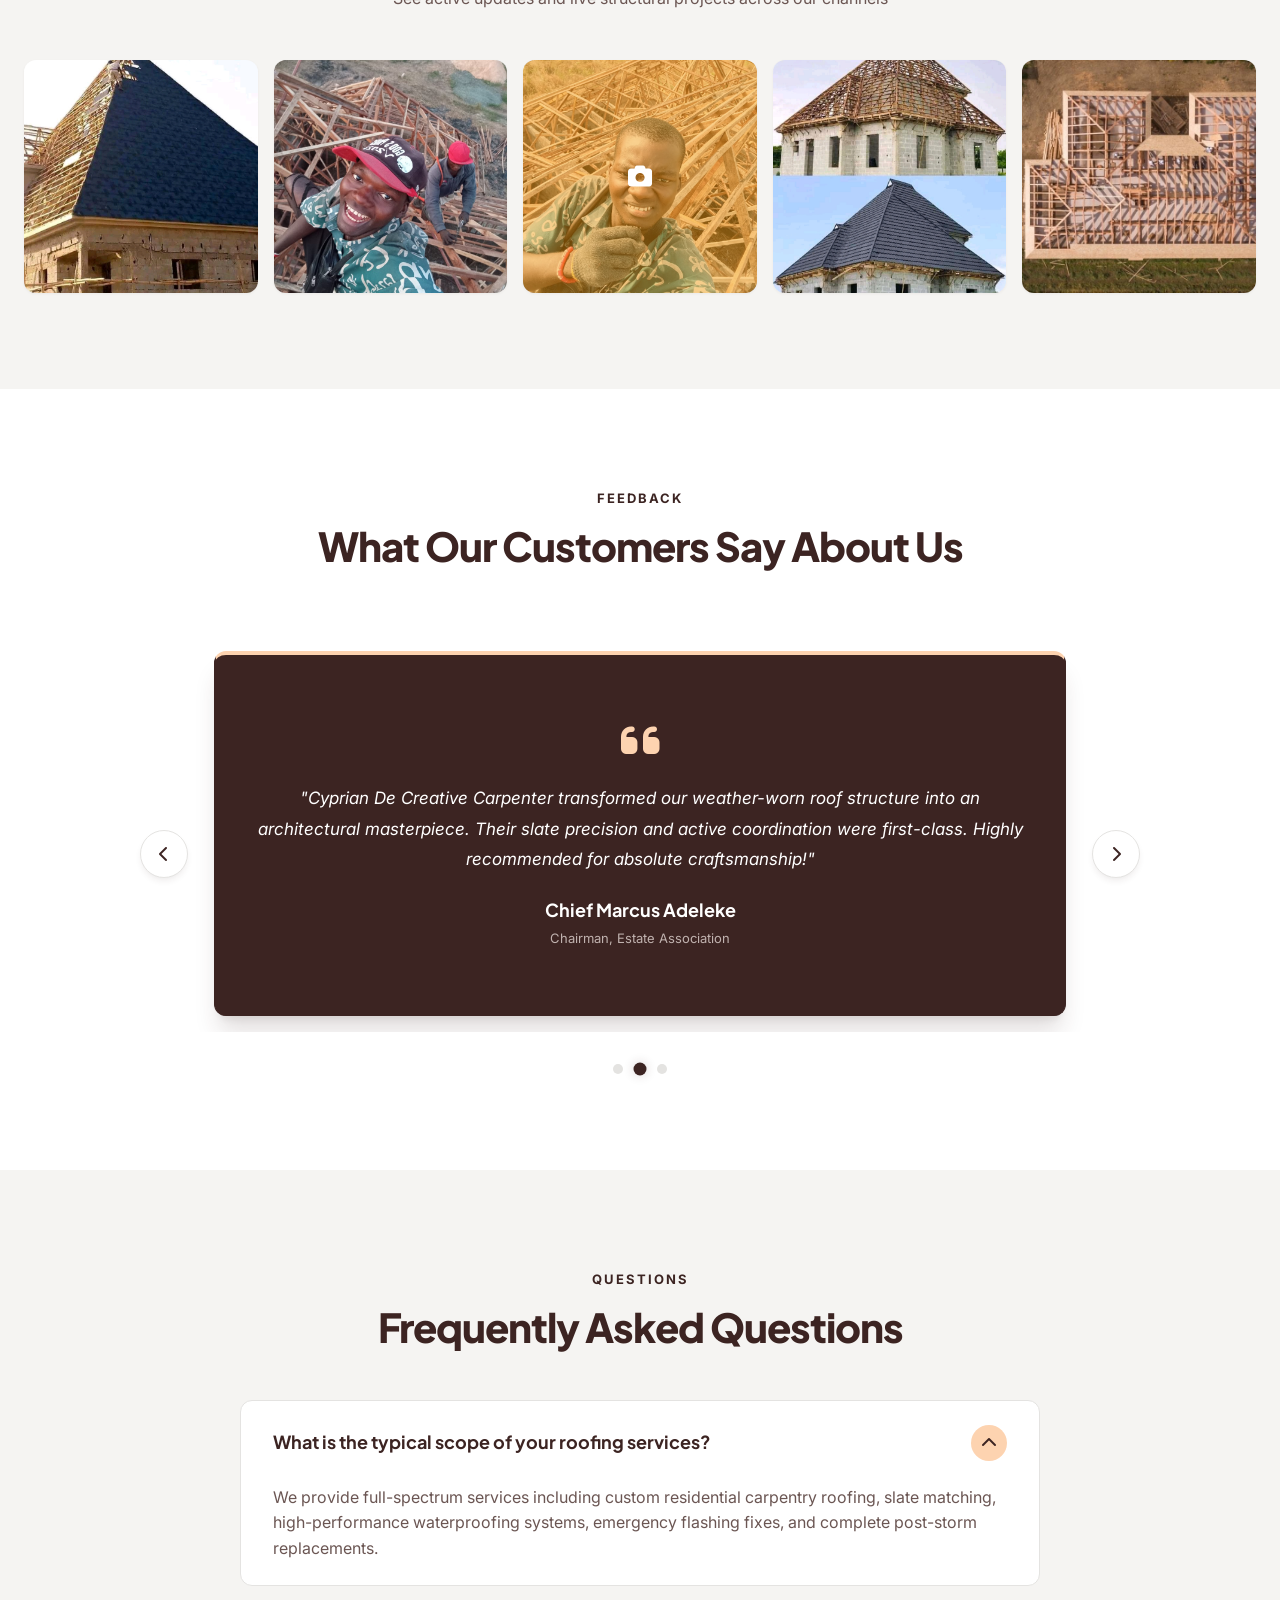
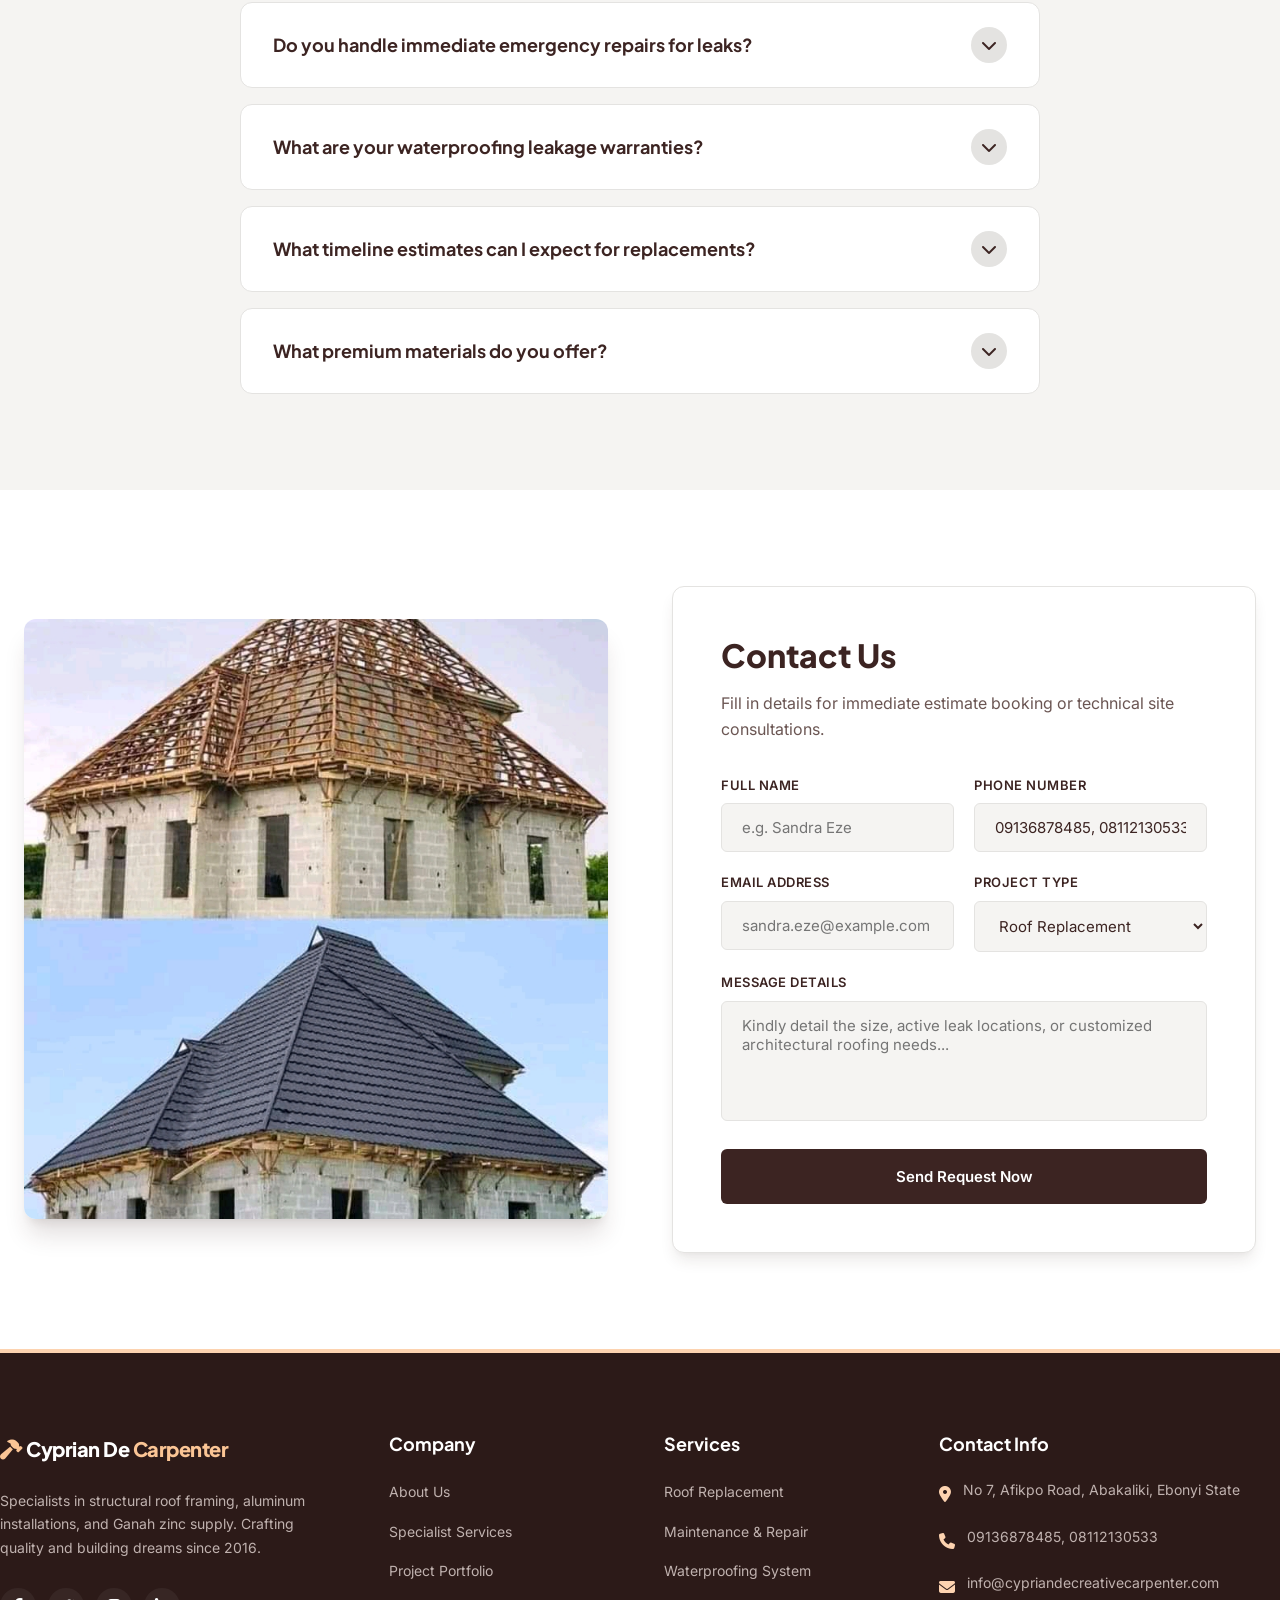
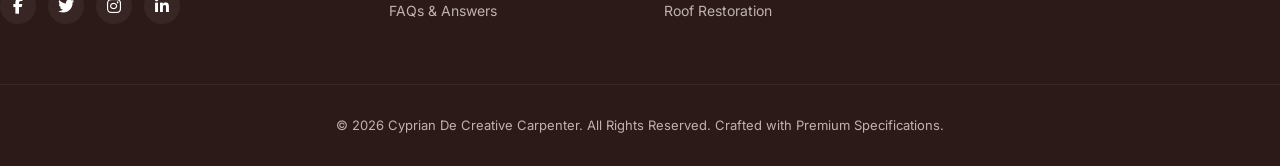
==== commit f7e58c73: "Feat: changed the year in the footer to 2016" ====
--- a/index.html
+++ b/index.html
@@ -572,7 +572,7 @@
             <span class="logo-accent">Carpenter</span></span>
         </a>
         <p class="footer-statement">Specialists in structural roof framing, aluminum installations, and Ganah zinc
-          supply. Crafting quality and building dreams since 2001.</p>
+          supply. Crafting quality and building dreams since 2016.</p>
         <div class="footer-socials">
           <a href="#" class="footer-social-link"><i class="fa-brands fa-facebook-f"></i></a>
           <a href="#" class="footer-social-link"><i class="fa-brands fa-twitter"></i></a>
